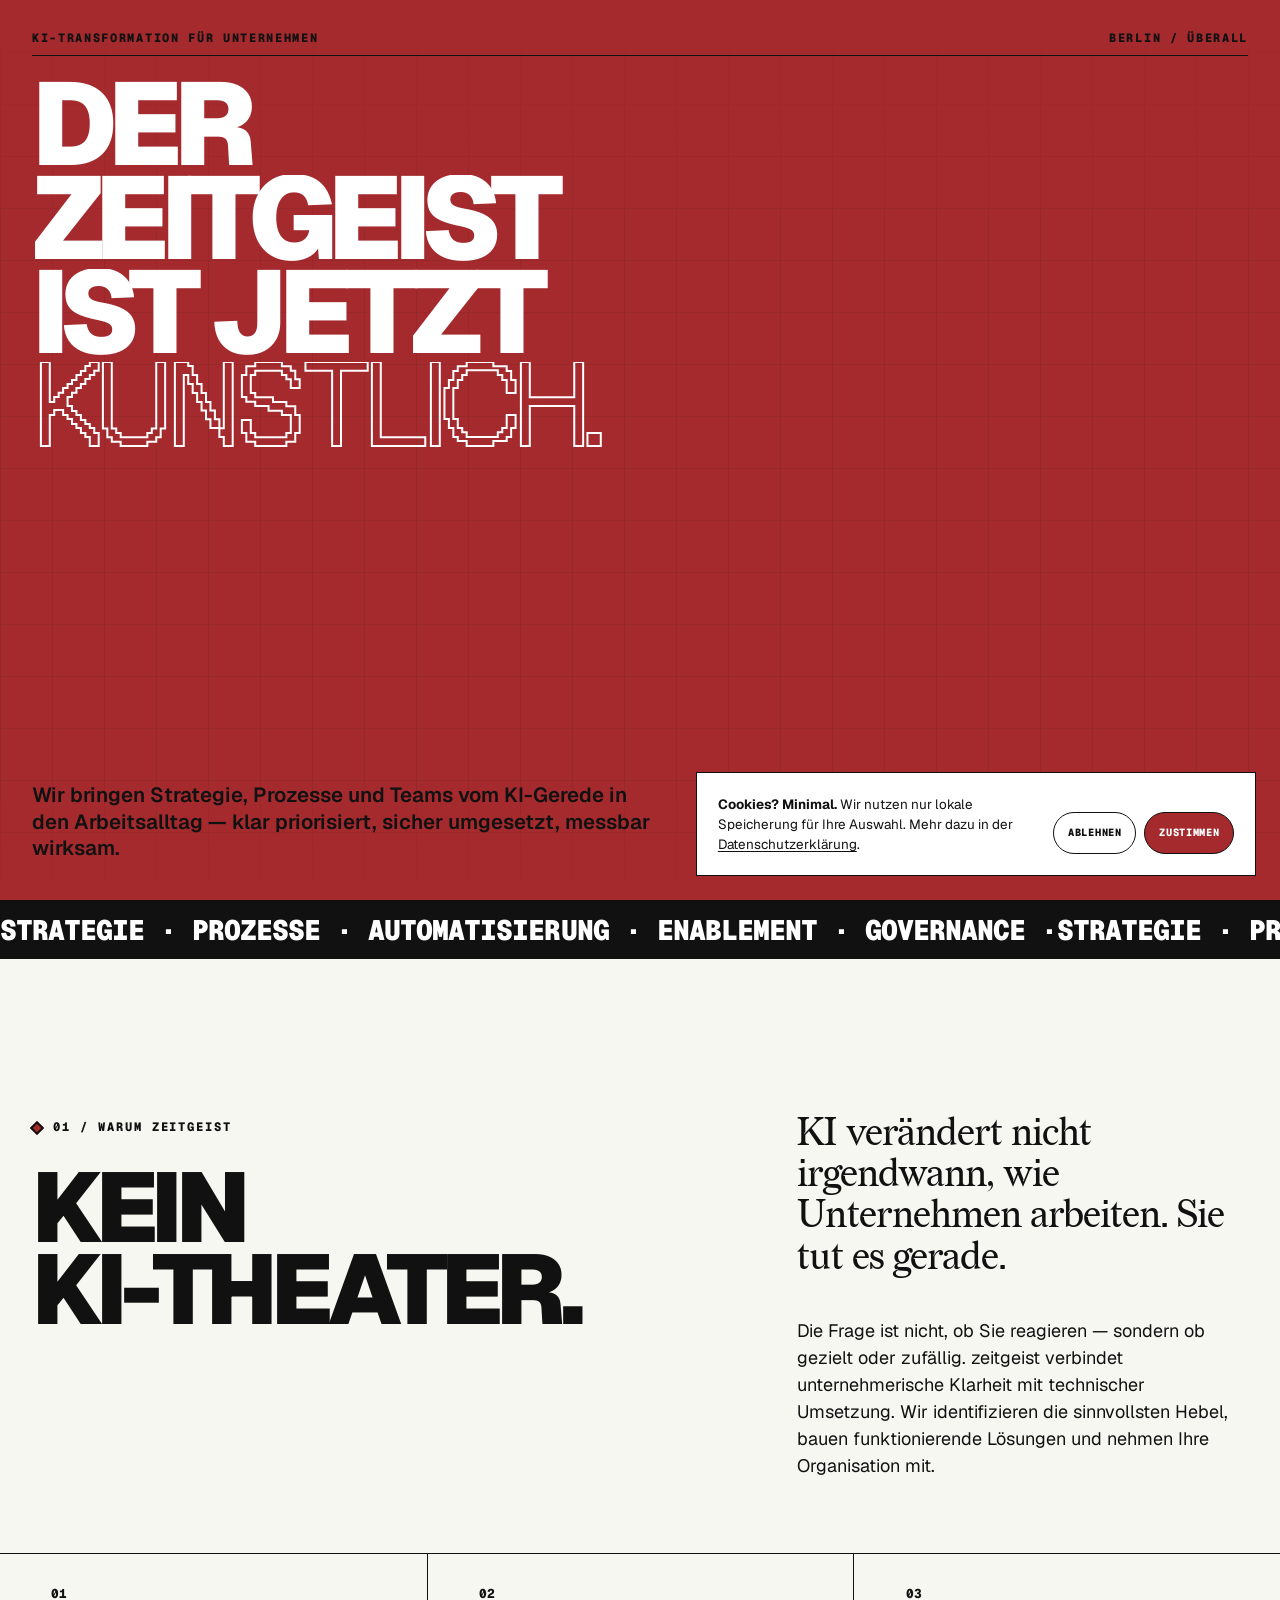
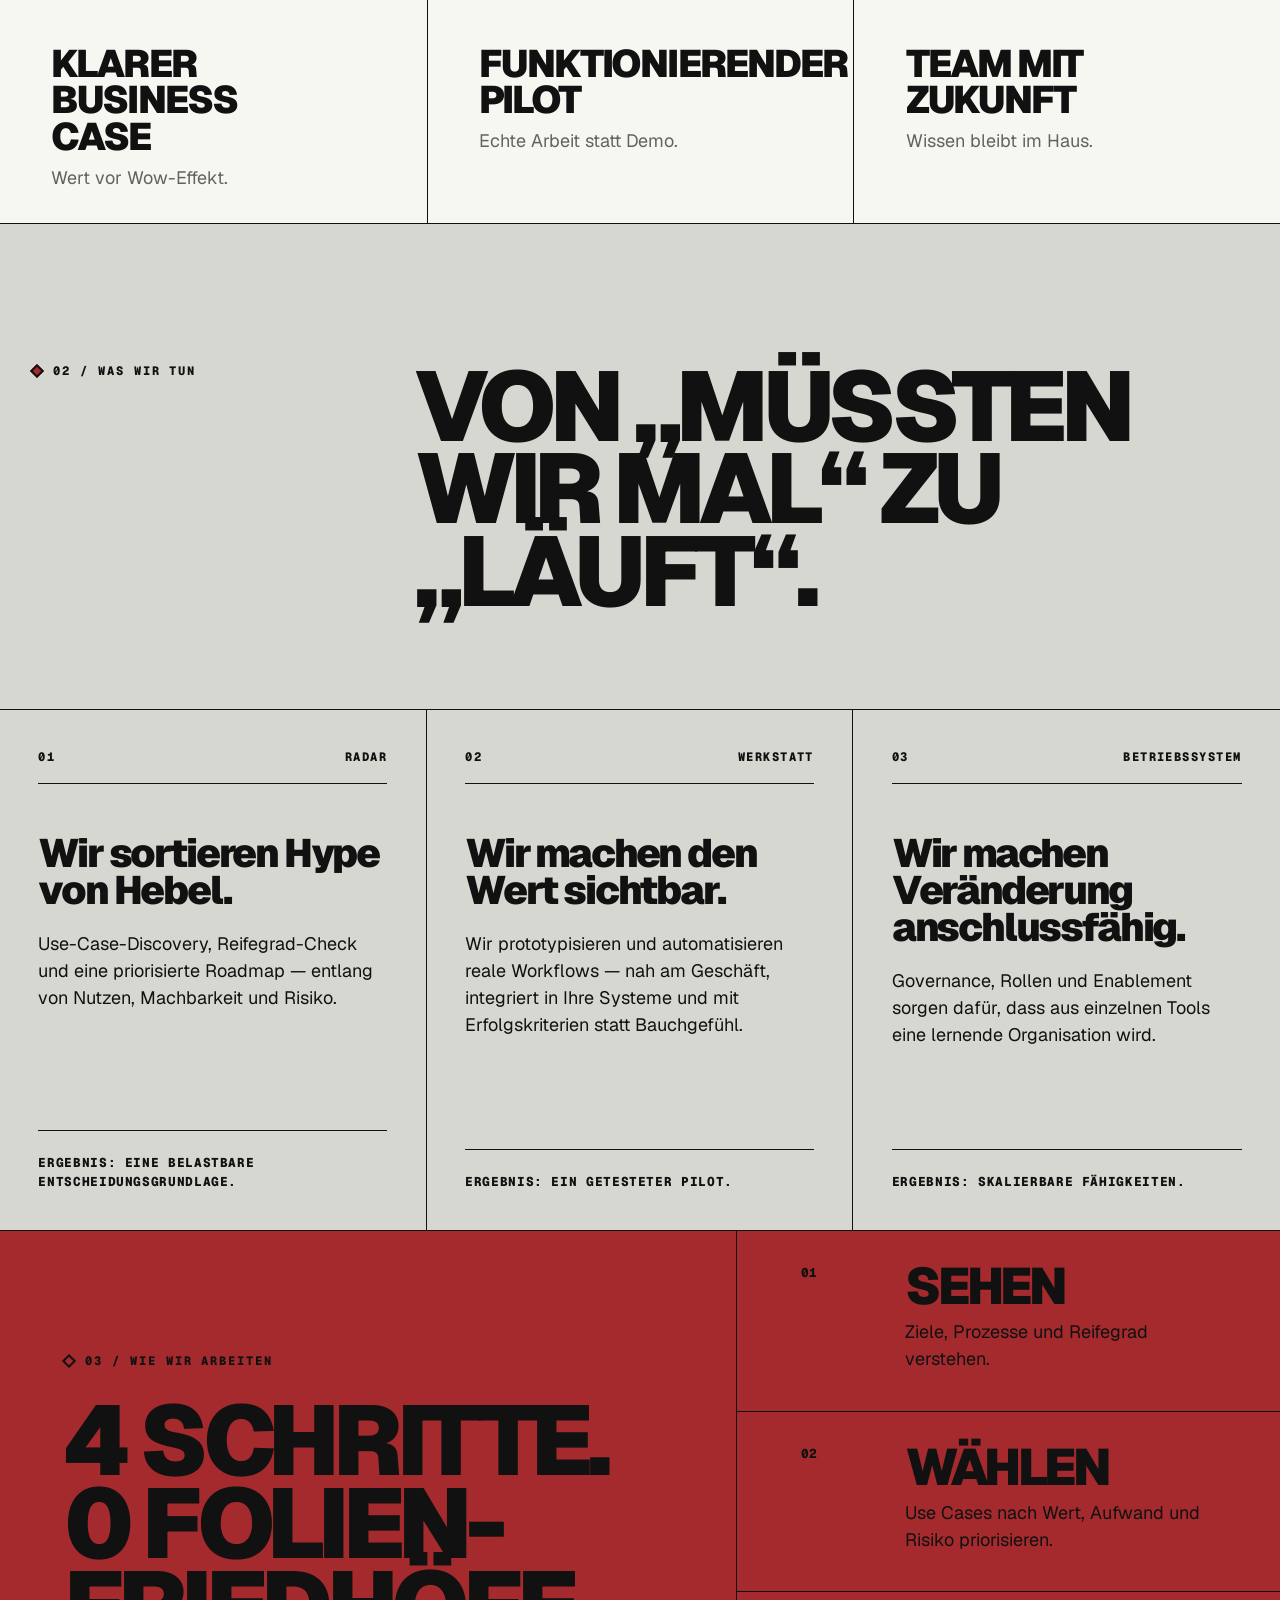
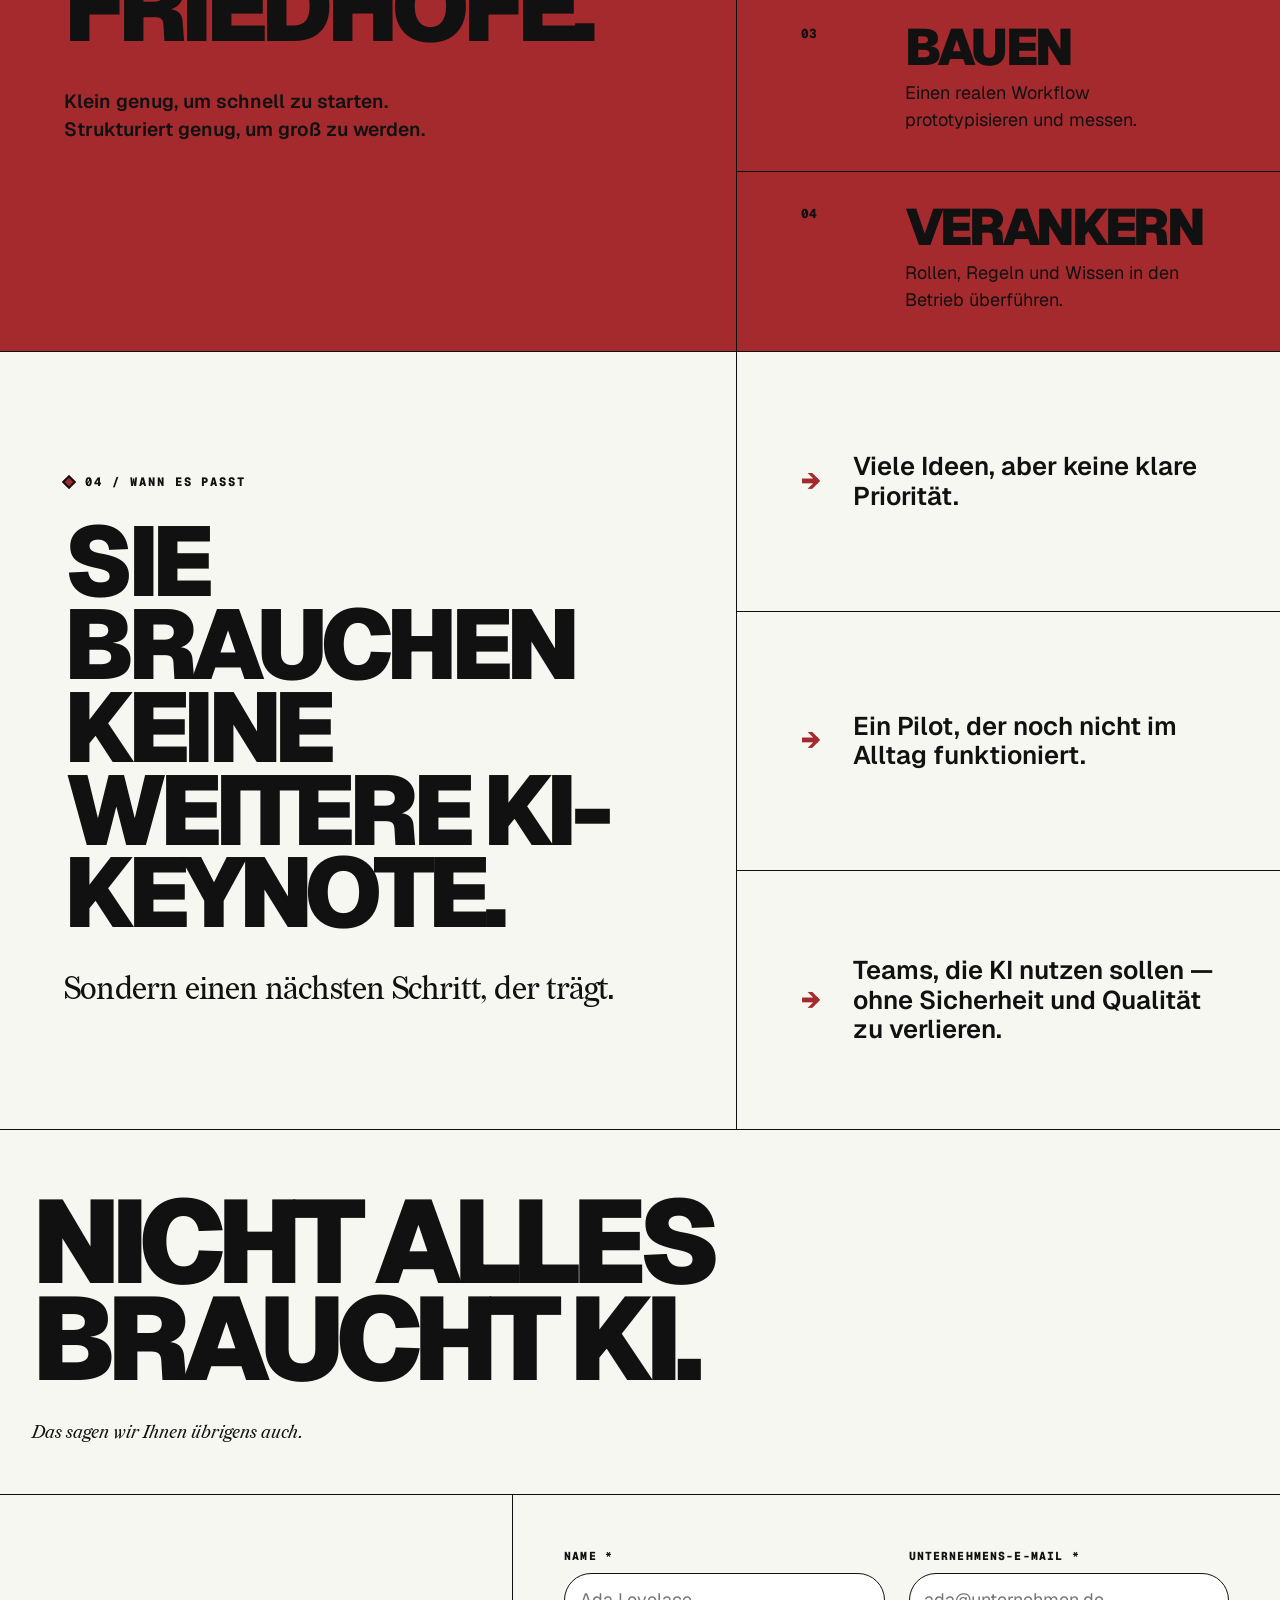
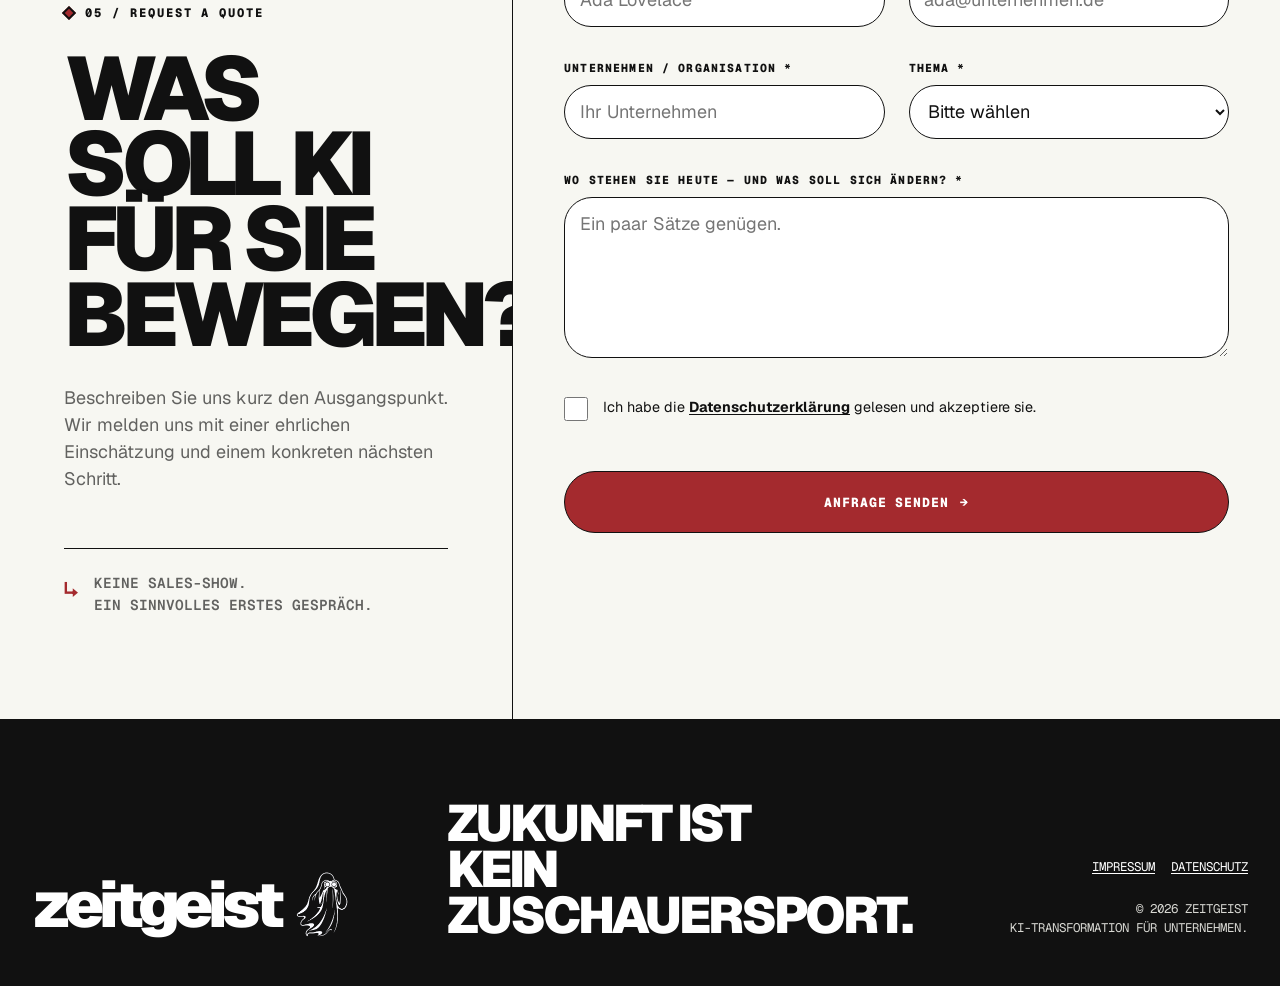
==== index.html @ 22a11c63 "Add initial Zeitgeist static site Introduce complete static site scaffold for the Zeitgeist project:" ====
<!DOCTYPE html>
<html lang="de">
<head>
    <meta charset="UTF-8">
    <meta name="viewport" content="width=device-width, initial-scale=1.0">
    <title>zeitgeist — KI-Transformation, die im Alltag ankommt</title>
    <meta name="description" content="zeitgeist unterstützt Unternehmen dabei, KI-Strategie, Prozesse und Teams in messbare Veränderung zu übersetzen.">
    <meta name="theme-color" content="#e51b23">
    <meta property="og:type" content="website">
    <meta property="og:site_name" content="zeitgeist">
    <meta property="og:title" content="zeitgeist — KI-Transformation, die im Alltag ankommt">
    <meta property="og:description" content="Vom KI-Gerede in den Arbeitsalltag: klar priorisiert, sicher umgesetzt und messbar wirksam.">
    <link rel="icon" type="image/png" href="images/internal/geist.png">
    <link rel="preload" href="fonts/Geist/Geist[wght].woff2" as="font" type="font/woff2" crossorigin>
    <link rel="preload" as="fetch" crossorigin href="components/header.html">
    <link rel="preload" as="fetch" crossorigin href="components/footer.html">
    <link rel="preload" as="fetch" crossorigin href="components/databanner.html">
    <link rel="stylesheet" href="styles/fonts.css?v=2">
    <link rel="stylesheet" href="styles/general.css?v=4">
    <link rel="stylesheet" href="styles/components.css?v=5">
    <script src="common.js"></script>
    <script>load_components(["header", "footer", "databanner"]);</script>
</head>
<body>
    <a class="skip-link" href="#content">Zum Inhalt springen</a>
    <header id="header" class="site-header"></header>

    <main id="content">
        <section class="hero" id="hero" aria-labelledby="heroTitle">
            <div class="hero-grid" aria-hidden="true"></div>
            <div class="container hero-inner">
                <p class="hero-kicker">KI-Transformation für Unternehmen <span>Berlin / überall</span></p>

                <h1 class="hero-title" id="heroTitle" aria-label="Der Zeitgeist ist jetzt künstlich.">
                    <span class="hero-line"><span>Der</span></span>
                    <span class="hero-line"><span>Zeitgeist</span></span>
                    <span class="hero-line"><span>ist jetzt</span></span>
                    <span class="hero-line hero-line-outline"><span>künstlich.</span></span>
                </h1>

                <div class="hero-bottom">
                    <p>Wir bringen Strategie, Prozesse und Teams vom KI-Gerede in den Arbeitsalltag — klar priorisiert, sicher umgesetzt, messbar wirksam.</p>
                    <div class="hero-actions">
                        <a class="btn btn-primary" href="#anfrage">Transformation anfragen <span aria-hidden="true">↘</span></a>
                        <a class="btn btn-ghost" href="#vorgehen">So arbeiten wir <span aria-hidden="true">↓</span></a>
                    </div>
                </div>
            </div>
        </section>

        <div class="ticker" aria-label="Unsere Themen">
            <div class="ticker-track">
                <span>Strategie · Prozesse · Automatisierung · Enablement · Governance ·</span>
                <span aria-hidden="true">Strategie · Prozesse · Automatisierung · Enablement · Governance ·</span>
            </div>
        </div>

        <section class="manifesto" id="warum">
            <div class="container">
                <div class="manifesto-heading reveal">
                    <p class="section-label">01 / Warum zeitgeist</p>
                    <h2 class="display-heading">Kein<br>KI-Theater.</h2>
                </div>
                <div class="manifesto-copy reveal">
                    <p class="lead">KI verändert nicht irgendwann, wie Unternehmen arbeiten. Sie tut es gerade.</p>
                    <p>Die Frage ist nicht, ob Sie reagieren — sondern ob gezielt oder zufällig. zeitgeist verbindet unternehmerische Klarheit mit technischer Umsetzung. Wir identifizieren die sinnvollsten Hebel, bauen funktionierende Lösungen und nehmen Ihre Organisation mit.</p>
                </div>

            </div>

            <div class="outcomes" aria-label="Unser Anspruch">
                    <article class="outcome reveal">
                        <span>01</span>
                        <h3>Klarer Business Case</h3>
                        <p>Wert vor Wow-Effekt.</p>
                    </article>
                    <article class="outcome reveal">
                        <span>02</span>
                        <h3>Funktionierender Pilot</h3>
                        <p>Echte Arbeit statt Demo.</p>
                    </article>
                    <article class="outcome reveal">
                        <span>03</span>
                        <h3>Team mit Zukunft</h3>
                        <p>Wissen bleibt im Haus.</p>
                    </article>
            </div>
        </section>

        <section class="services" id="leistungen">
            <div class="container">
                <div class="services-intro reveal">
                    <p class="section-label">02 / Was wir tun</p>
                    <h2 class="display-heading">Von „müssten wir mal“ zu „läuft“.</h2>
                </div>

            </div>

            <div class="service-grid">
                    <article class="service-card service-card-paper reveal">
                        <div class="service-top"><span>01</span><span>Radar</span></div>
                        <h3>Wir sortieren Hype von Hebel.</h3>
                        <p>Use-Case-Discovery, Reifegrad-Check und eine priorisierte Roadmap — entlang von Nutzen, Machbarkeit und Risiko.</p>
                        <p class="service-result">Ergebnis: eine belastbare Entscheidungsgrundlage.</p>
                    </article>
                    <article class="service-card service-card-red reveal">
                        <div class="service-top"><span>02</span><span>Werkstatt</span></div>
                        <h3>Wir machen den Wert sichtbar.</h3>
                        <p>Wir prototypisieren und automatisieren reale Workflows — nah am Geschäft, integriert in Ihre Systeme und mit Erfolgskriterien statt Bauchgefühl.</p>
                        <p class="service-result">Ergebnis: ein getesteter Pilot.</p>
                    </article>
                    <article class="service-card service-card-gray reveal">
                        <div class="service-top"><span>03</span><span>Betriebssystem</span></div>
                        <h3>Wir machen Veränderung anschlussfähig.</h3>
                        <p>Governance, Rollen und Enablement sorgen dafür, dass aus einzelnen Tools eine lernende Organisation wird.</p>
                        <p class="service-result">Ergebnis: skalierbare Fähigkeiten.</p>
                    </article>
            </div>
        </section>

        <section class="process" id="vorgehen">
            <div class="container">
                <div class="process-heading reveal">
                    <p class="section-label">03 / Wie wir arbeiten</p>
                    <h2 class="display-heading">4 Schritte.<br>0 Folien&shy;friedhöfe.</h2>
                    <p>Klein genug, um schnell zu starten. Strukturiert genug, um groß zu werden.</p>
                </div>

                <ol class="process-list">
                    <li class="process-step reveal">
                        <span class="step-number">01</span>
                        <div><h3>Sehen</h3><p>Ziele, Prozesse und Reifegrad verstehen.</p></div>
                    </li>
                    <li class="process-step reveal">
                        <span class="step-number">02</span>
                        <div><h3>Wählen</h3><p>Use Cases nach Wert, Aufwand und Risiko priorisieren.</p></div>
                    </li>
                    <li class="process-step reveal">
                        <span class="step-number">03</span>
                        <div><h3>Bauen</h3><p>Einen realen Workflow prototypisieren und messen.</p></div>
                    </li>
                    <li class="process-step reveal">
                        <span class="step-number">04</span>
                        <div><h3>Verankern</h3><p>Rollen, Regeln und Wissen in den Betrieb überführen.</p></div>
                    </li>
                </ol>
            </div>
        </section>

        <section class="fit" id="fuer-wen">
            <div class="container fit-grid">
                <div class="fit-heading reveal">
                    <p class="section-label">04 / Wann es passt</p>
                    <h2 class="display-heading">Sie brauchen keine weitere KI-Keynote.</h2>
                    <p class="fit-lead">Sondern einen nächsten Schritt, der trägt.</p>
                </div>
                <div class="fit-scenarios">
                    <p class="reveal"><span>→</span> Viele Ideen, aber keine klare Priorität.</p>
                    <p class="reveal"><span>→</span> Ein Pilot, der noch nicht im Alltag funktioniert.</p>
                    <p class="reveal"><span>→</span> Teams, die KI nutzen sollen — ohne Sicherheit und Qualität zu verlieren.</p>
                </div>
            </div>
            <div class="honesty-band">
                <div class="container">
                    <p>Nicht alles braucht KI.</p>
                    <span>Das sagen wir Ihnen übrigens auch.</span>
                </div>
            </div>
        </section>

        <section class="request" id="anfrage">
            <div class="container request-grid">
                <div class="request-intro reveal">
                    <p class="section-label">05 / Request a quote</p>
                    <h2>Was soll KI für Sie bewegen?</h2>
                    <p>Beschreiben Sie uns kurz den Ausgangspunkt. Wir melden uns mit einer ehrlichen Einschätzung und einem konkreten nächsten Schritt.</p>
                    <div class="request-note">
                        <span aria-hidden="true">↳</span>
                        <p>Keine Sales-Show.<br>Ein sinnvolles erstes Gespräch.</p>
                    </div>
                </div>

                <div class="form-card reveal" id="formContainer">
                    <form id="joinForm" action="https://formsubmit.co/niki.mitlaender@gmail.com" method="POST" novalidate>
                        <input class="honey-field" type="text" name="_honey" tabindex="-1" autocomplete="off" aria-hidden="true">
                        <input type="hidden" name="_subject" value="Neue Projektanfrage – zeitgeist">
                        <input type="hidden" name="_captcha" value="false">
                        <input type="hidden" name="_template" value="table">

                        <div class="form-row">
                            <div class="form-group">
                                <label for="formName">Name <span aria-hidden="true">*</span></label>
                                <input type="text" id="formName" name="name" autocomplete="name" placeholder="Ada Lovelace" required>
                            </div>
                            <div class="form-group">
                                <label for="formEmail">Unternehmens-E-Mail <span aria-hidden="true">*</span></label>
                                <input type="email" id="formEmail" name="email" autocomplete="email" placeholder="ada@unternehmen.de" required>
                            </div>
                        </div>

                        <div class="form-row">
                            <div class="form-group">
                                <label for="formCompany">Unternehmen / Organisation <span aria-hidden="true">*</span></label>
                                <input type="text" id="formCompany" name="unternehmen" autocomplete="organization" placeholder="Ihr Unternehmen" required>
                            </div>
                            <div class="form-group">
                                <label for="formTopic">Thema <span aria-hidden="true">*</span></label>
                                <select id="formTopic" name="thema" required>
                                    <option value="" selected disabled>Bitte wählen</option>
                                    <option>Strategie &amp; Roadmap</option>
                                    <option>Use Cases &amp; Pilot</option>
                                    <option>Automatisierung</option>
                                    <option>Enablement &amp; Governance</option>
                                    <option>Noch offen</option>
                                </select>
                            </div>
                        </div>

                        <div class="form-group">
                            <label for="formMessage">Wo stehen Sie heute — und was soll sich ändern? <span aria-hidden="true">*</span></label>
                            <textarea id="formMessage" name="message" rows="5" placeholder="Ein paar Sätze genügen." required></textarea>
                        </div>

                        <label class="privacy-check" for="formAcceptPrivacy">
                            <input type="checkbox" id="formAcceptPrivacy" required>
                            <span>Ich habe die <a href="datenschutz.html" target="_blank" rel="noopener">Datenschutzerklärung</a> gelesen und akzeptiere sie.</span>
                        </label>

                        <p class="form-status" id="formStatus" aria-live="polite"></p>
                        <button type="submit" class="btn btn-form-submit">Anfrage senden <span aria-hidden="true">→</span></button>
                    </form>
                </div>
            </div>
        </section>
    </main>

    <footer id="footer" class="site-footer"></footer>
    <aside id="databanner" class="databanner" aria-label="Cookie-Einstellungen"></aside>
</body>
</html>
---- styles/fonts.css ----
@font-face {
    font-family: "Geist";
    src: url("../fonts/Geist/Geist[wght].woff2") format("woff2");
    font-style: normal;
    font-weight: 100 900;
    font-display: swap;
}

@font-face {
    font-family: "Geist";
    src: url("../fonts/Geist/Geist-Italic[wght].woff2") format("woff2");
    font-style: italic;
    font-weight: 100 900;
    font-display: swap;
}

@font-face {
    font-family: "Geist Mono";
    src: url("../fonts/GeistMono/GeistMono[wght].woff2") format("woff2");
    font-style: normal;
    font-weight: 100 900;
    font-display: swap;
}

@font-face {
    font-family: "Geist Pixel Square";
    src: url("../fonts/GeistPixel/GeistPixel-Square.woff2") format("woff2");
    font-style: normal;
    font-weight: 400;
    font-display: swap;
}

@font-face {
    font-family: "Redaction";
    src: url("../fonts/redaction/Redaction-Regular.woff2") format("woff2");
    font-style: normal;
    font-weight: 400;
    font-display: swap;
}

@font-face {
    font-family: "Redaction";
    src: url("../fonts/redaction/Redaction-Italic.woff2") format("woff2");
    font-style: italic;
    font-weight: 400;
    font-display: swap;
}
---- styles/general.css ----
:root {
    --red: #a42a2e;
    --red-dark: #b90f17;
    /* --red: #e51b23;
    --red-dark: #b90f17; */
    --ink: #111111;
    --gray-dark: #626260;
    --gray: #d7d7d2;
    --gray-light: #ecece7;
    --paper: #f7f7f2;
    --white: #ffffff;
    --line: 1px solid var(--ink);
    --shadow: 8px 8px 0 var(--ink);
    --container: 1480px;
    --header-height: 78px;
    --ease-out: cubic-bezier(0.16, 1, 0.3, 1);
}

*,
*::before,
*::after {
    box-sizing: border-box;
}

html {
    scroll-behavior: smooth;
    scroll-padding-top: 108px;
}

body {
    margin: 0;
    min-width: 320px;
    overflow-x: clip;
    color: var(--ink);
    background: var(--paper);
    font-family: "Geist", Arial, sans-serif;
    font-size: 18px;
    font-weight: 400;
    line-height: 1.5;
    text-rendering: optimizeLegibility;
    -webkit-font-smoothing: antialiased;
}

body.menu-open {
    overflow: hidden;
}

img,
svg {
    display: block;
    max-width: 100%;
}

a {
    color: inherit;
    text-decoration-thickness: 0.08em;
    text-underline-offset: 0.14em;
}

button,
input,
textarea,
select {
    color: inherit;
    font: inherit;
}

button,
a {
    -webkit-tap-highlight-color: transparent;
}

::selection {
    color: var(--white);
    background: var(--ink);
}

.container {
    width: min(calc(100% - 64px), var(--container));
    margin-inline: auto;
}

.skip-link {
    position: fixed;
    z-index: 9999;
    top: 8px;
    left: 8px;
    padding: 0.65rem 1rem;
    color: var(--white);
    background: var(--ink);
    transform: translateY(-150%);
}

.skip-link:focus {
    transform: translateY(0);
}

:focus-visible {
    outline: 3px solid var(--white);
    outline-offset: 3px;
    box-shadow: 0 0 0 5px var(--ink);
}

.section-label {
    display: inline-flex;
    align-items: center;
    gap: 0.7rem;
    margin: 0 0 2rem;
    font-size: 0.76rem;
    font-weight: 800;
    letter-spacing: 0.16em;
    line-height: 1;
    text-transform: uppercase;
    font-family: "Geist Mono", monospace;
}

.section-label::before {
    width: 10px;
    height: 10px;
    border: 2px solid currentColor;
    background: var(--red);
    content: "";
    transform: rotate(45deg);
}

.display-heading {
    margin: 0;
    max-width: 13ch;
    font-size: clamp(3.6rem, 7.7vw, 8.4rem);
    font-weight: 900;
    letter-spacing: -0.065em;
    line-height: 0.84;
    text-transform: uppercase;
}

.reveal {
    opacity: 0;
    transform: translateY(28px);
    transition: opacity 700ms var(--ease-out), transform 700ms var(--ease-out);
}

.reveal.is-visible {
    opacity: 1;
    transform: translateY(0);
}

.text-link {
    display: inline-flex;
    align-items: center;
    gap: 0.5rem;
    font-weight: 800;
    text-transform: uppercase;
}

.text-link:hover {
    text-decoration-thickness: 3px;
}

.legal-page {
    background: var(--paper);
}

.legal-content {
    padding: 0;
    border-bottom: var(--line);
}

.legal-content > .container {
    width: 100%;
    max-width: none;
}

.legal-card {
    width: min(100%, 860px);
    margin: 0 auto;
    padding: clamp(8rem, 13vw, 11rem) 32px clamp(5rem, 9vw, 8rem);
    border: 0;
    background: var(--paper);
    box-shadow: none;
}

.legal-card h1 {
    max-width: 12ch;
    margin: 0 0 clamp(4rem, 8vw, 8rem);
    font-size: clamp(3.5rem, 8vw, 7rem);
    font-weight: 900;
    letter-spacing: -0.06em;
    line-height: 0.84;
    text-transform: uppercase;
    hyphens: auto;
    overflow-wrap: anywhere;
}

.legal-card h2 {
    margin: 4rem 0 1.25rem;
    padding-top: 1.25rem;
    border-top: var(--line);
    font-size: clamp(1.45rem, 3vw, 2.1rem);
    font-weight: 800;
    line-height: 1.05;
}

.legal-card h3 {
    margin: 2rem 0 0.75rem;
    font-size: 1.2rem;
}

.legal-card p,
.legal-card li {
    max-width: 62ch;
}

.legal-card a {
    font-weight: 600;
    overflow-wrap: anywhere;
}

.legal-card .index-list {
    display: grid;
    grid-template-columns: repeat(2, minmax(0, 1fr));
    gap: 0.5rem 2.5rem;
    padding-left: 1.25rem;
}

.cookie-btn-container {
    display: flex;
    flex-wrap: wrap;
    gap: 0.75rem;
}

@media (max-width: 1024px) {
    .container {
        width: min(calc(100% - 40px), var(--container));
    }
}

@media (max-width: 768px) {
    :root {
        --shadow: 5px 5px 0 var(--ink);
    }

    body {
        font-size: 17px;
    }

    .container {
        width: min(calc(100% - 28px), var(--container));
    }

    .display-heading {
        font-size: clamp(3.15rem, 15vw, 5.5rem);
    }

    .legal-content {
        padding-top: 0;
    }

    .legal-card {
        padding: 7rem 20px 4rem;
    }

    .legal-card h1 {
        margin-bottom: 2.5rem;
        font-size: clamp(2.7rem, 13vw, 4.2rem);
    }

    .legal-card .index-list {
        grid-template-columns: 1fr;
    }
}

@media (prefers-reduced-motion: reduce) {
    html {
        scroll-behavior: auto;
    }

    *,
    *::before,
    *::after {
        scroll-behavior: auto !important;
        animation-duration: 0.01ms !important;
        animation-iteration-count: 1 !important;
        transition-duration: 0.01ms !important;
    }

    .reveal {
        opacity: 1;
        transform: none;
    }
}
---- styles/components.css ----
/* Header */
#header {
    position: fixed;
    z-index: 1000;
    top: 0;
    left: 0;
    width: 100%;
    opacity: 0;
    pointer-events: none;
    visibility: hidden;
    transform: translateY(-100%);
    transition: opacity 220ms ease, transform 300ms var(--ease-out), visibility 300ms;
}

#header.is-visible {
    opacity: 1;
    visibility: visible;
    transform: translateY(0);
}

.nav-shell {
    display: flex;
    align-items: center;
    justify-content: space-between;
    height: var(--header-height);
    margin-top: 16px;
    padding: 0 7px 0 24px;
    border: var(--line);
    border-radius: 999px;
    background: var(--white);
    transition: height 220ms ease, margin 220ms ease;
    pointer-events: auto;
}

#header.scrolled .nav-shell {
    height: 64px;
    margin-top: 8px;
}

.brand {
    display: inline-flex;
    align-items: center;
    gap: 0.45rem;
    color: var(--ink);
    text-decoration: none;
}

.brand-name {
    font-size: 1.8rem;
    font-weight: 900;
    letter-spacing: -0.075em;
    line-height: 1;
}

.brand-geist {
    width: 27px;
    height: 34px;
    object-fit: contain;
    transition: transform 300ms var(--ease-out);
}

.brand:hover .brand-geist {
    transform: translateY(-3px) rotate(7deg);
}

.navbar,
.nav-links {
    display: flex;
    align-items: center;
}

.navbar {
    gap: 1.7rem;
}

.nav-links {
    gap: 1.6rem;
    margin: 0;
    padding: 0;
    list-style: none;
}

.nav-link {
    position: relative;
    padding: 0.6rem 0;
    font-size: 0.82rem;
    font-weight: 700;
    letter-spacing: 0.06em;
    text-decoration: none;
    text-transform: uppercase;
    font-family: "Geist Mono", monospace;
}

.nav-link::after {
    position: absolute;
    right: 0;
    bottom: 0.36rem;
    left: 0;
    height: 3px;
    background: var(--red);
    content: "";
    transform: scaleX(0);
    transform-origin: right;
    transition: transform 220ms var(--ease-out);
}

.nav-link:hover::after,
.nav-link.active::after {
    transform: scaleX(1);
    transform-origin: left;
}

.nav-toggle {
    display: none;
    width: 48px;
    height: 48px;
    padding: 12px;
    border: 0;
    background: transparent;
    cursor: pointer;
}

.nav-toggle span {
    display: block;
    width: 100%;
    height: 2px;
    margin: 5px 0;
    background: var(--ink);
    transition: transform 220ms ease, opacity 220ms ease;
}

.nav-toggle.open span:nth-child(1) {
    transform: translateY(7px) rotate(45deg);
}

.nav-toggle.open span:nth-child(2) {
    opacity: 0;
}

.nav-toggle.open span:nth-child(3) {
    transform: translateY(-7px) rotate(-45deg);
}

/* Buttons */
.btn {
    display: inline-flex;
    min-height: 50px;
    align-items: center;
    justify-content: center;
    gap: 0.7rem;
    padding: 0.85rem 1.25rem;
    border: var(--line);
    border-radius: 999px;
    font-size: 0.82rem;
    font-weight: 800;
    letter-spacing: 0.07em;
    line-height: 1;
    text-decoration: none;
    text-transform: uppercase;
    font-family: "Geist Mono", monospace;
    transition: color 180ms ease, background 180ms ease;
    cursor: pointer;
}

.btn:hover {
    box-shadow: none;
    transform: none;
}

.btn:active {
    box-shadow: none;
    transform: translate(0, 0);
}

.btn-nav,
.btn-primary {
    color: var(--white);
    background: var(--red);
}

.btn-nav {
    padding: 0.85rem;
}

.btn-nav:hover,
.btn-primary:hover {
    color: var(--white);
    background: var(--red-dark);
}

.btn-ghost {
    color: var(--ink);
    background: transparent;
}

.btn-ghost:hover {
    background: var(--white);
}

.hero-actions .btn:hover {
    color: var(--ink);
    background: var(--white);
}

/* Hero */
.hero {
    position: relative;
    min-height: 100svh;
    overflow: hidden;
    border-bottom: var(--line);
    background: var(--red);
}

.hero-grid {
    position: absolute;
    inset: 0;
    opacity: 0.22;
    background-image: linear-gradient(rgba(17, 17, 17, 0.35) 1px, transparent 1px), linear-gradient(90deg, rgba(17, 17, 17, 0.35) 1px, transparent 1px);
    background-size: 52px 52px;
    mask-image: linear-gradient(to bottom, transparent, black 26%, black 88%, transparent);
}

.hero-inner {
    position: relative;
    z-index: 1;
    display: flex;
    min-height: 100svh;
    flex-direction: column;
    padding-top: 32px;
    padding-bottom: 38px;
}

.hero-kicker {
    display: flex;
    justify-content: space-between;
    margin: 0 0 clamp(1rem, 2.8vh, 2rem);
    padding-bottom: 0.7rem;
    border-bottom: var(--line);
    font-size: 0.75rem;
    font-weight: 800;
    letter-spacing: 0.14em;
    line-height: 1;
    text-transform: uppercase;
    font-family: "Geist Mono", monospace;
    opacity: 0;
    animation: fade-in 600ms 150ms ease forwards;
}

.hero-title {
    position: relative;
    z-index: 2;
    margin: 0;
    color: var(--white);
    font-size: clamp(4.5rem, 9.15vw, 9.7rem);
    font-weight: 900;
    letter-spacing: -0.073em;
    line-height: 0.74;
    text-transform: uppercase;
}

.hero-line {
    display: block;
    overflow: hidden;
    padding-right: 0.08em;
    padding-bottom: 0.06em;
}

.hero-line > span {
    display: block;
    opacity: 0;
    animation: hero-rise 760ms var(--ease-out) forwards;
    transform: translateY(115%);
}

.hero-line:nth-child(1) > span { animation-delay: 120ms; }
.hero-line:nth-child(2) > span { animation-delay: 190ms; }
.hero-line:nth-child(3) > span { animation-delay: 260ms; }
.hero-line:nth-child(4) > span { animation-delay: 330ms; }

.hero-line-outline > span {
    color: transparent;
    font-family: "Geist Pixel Square", "Geist", sans-serif;
    font-weight: 400;
    -webkit-text-stroke: 2px var(--white);
}

.hero-bottom {
    display: grid;
    grid-template-columns: minmax(0, 650px) auto;
    align-items: end;
    justify-content: space-between;
    gap: 2rem;
    margin-top: auto;
    padding-top: 1.5rem;
}

.hero-bottom > p {
    max-width: 620px;
    margin: 0;
    font-size: clamp(1.05rem, 1.6vw, 1.35rem);
    font-weight: 600;
    line-height: 1.3;
}

.hero-actions {
    display: flex;
    gap: 0.8rem;
}

.ticker {
    overflow: hidden;
    border-bottom: var(--line);
    color: var(--white);
    background: var(--ink);
}

.ticker-track {
    display: flex;
    width: max-content;
    animation: ticker 28s linear infinite;
}

.ticker span {
    display: block;
    padding: 0.95rem 0 0.85rem;
    font-size: clamp(1.25rem, 2.2vw, 2rem);
    font-weight: 900;
    letter-spacing: -0.035em;
    line-height: 1;
    text-transform: uppercase;
    white-space: nowrap;
    font-family: "Geist Mono", monospace;
}

/* Manifesto */
main > section + section {
    border-top: var(--line);
}

.manifesto {
    padding: clamp(6rem, 12vw, 11rem) 0 0;
    background: var(--paper);
}

.manifesto > .container {
    display: grid;
    grid-template-columns: minmax(0, 1.2fr) minmax(320px, 0.8fr);
    gap: 4rem 7vw;
}

.manifesto-copy {
    align-self: end;
    padding-bottom: 0.5rem;
}

.manifesto-copy p {
    max-width: 610px;
}

.manifesto-copy .lead {
    margin-top: 0;
    font-size: clamp(1.7rem, 3vw, 2.8rem);
    font-family: "Redaction", Georgia, serif;
    font-weight: 400;
    letter-spacing: -0.025em;
    line-height: 1.08;
}

.outcomes {
    display: grid;
    grid-template-columns: repeat(3, minmax(0, 1fr));
    margin-top: 3rem;
    width: 100%;
    border-top: var(--line);
}

.outcome {
    min-height: 230px;
    padding: 1.5rem clamp(2rem, 4vw, 4rem) 2rem;
    border-left: var(--line);
}

.outcome:first-child {
    border-left: 0;
}

.outcome > span {
    font-size: 0.8rem;
    font-weight: 800;
    font-family: "Geist Mono", monospace;
}

.outcome h3 {
    max-width: 9ch;
    margin: 2.5rem 0 0.6rem;
    font-size: clamp(1.8rem, 3vw, 2.8rem);
    font-weight: 900;
    letter-spacing: -0.05em;
    line-height: 0.95;
    text-transform: uppercase;
}

.outcome p {
    margin: 0;
    color: var(--gray-dark);
}

/* Services */
.services {
    padding: clamp(6rem, 11vw, 10rem) 0 0;
    overflow: hidden;
    color: var(--ink);
    background: var(--gray);
}

.services .section-label::before {
    border-color: var(--ink);
}

.services-intro {
    display: grid;
    grid-template-columns: 0.42fr 1fr;
    align-items: start;
    gap: 2rem;
    margin-bottom: 6rem;
}

.services-intro .display-heading {
    max-width: 11ch;
}

.service-grid {
    display: grid;
    grid-template-columns: repeat(3, minmax(0, 1fr));
    width: 100%;
    border-top: var(--line);
}

.service-card {
    display: flex;
    min-height: 520px;
    flex-direction: column;
    padding: clamp(1.5rem, 3vw, 4rem);
    border: 0;
    border-right: var(--line);
    color: var(--ink);
    transition: background-color 180ms ease;
}

.service-card:last-child {
    border-right: 0;
}

.service-card:hover,
.service-card:nth-child(1).is-visible:hover,
.service-card:nth-child(2).is-visible:hover,
.service-card:nth-child(3).is-visible:hover {
    transform: none;
    filter: brightness(0.96);
}

.service-card-paper,
.service-card-red,
.service-card-gray { background: var(--gray); }

.service-top {
    display: flex;
    justify-content: space-between;
    padding-bottom: 1rem;
    border-bottom: var(--line);
    font-size: 0.76rem;
    font-weight: 800;
    letter-spacing: 0.12em;
    text-transform: uppercase;
    font-family: "Geist Mono", monospace;
}

.service-card h3 {
    margin: 3.2rem 0 1.3rem;
    font-size: clamp(2rem, 3.1vw, 3.35rem);
    font-weight: 900;
    letter-spacing: -0.055em;
    line-height: 0.94;
}

.service-card p {
    margin: 0;
}

.service-result {
    margin-top: auto !important;
    padding-top: 1.4rem;
    border-top: var(--line);
    font-size: 0.8rem;
    font-weight: 800;
    letter-spacing: 0.05em;
    text-transform: uppercase;
    font-family: "Geist Mono", monospace;
}

/* Process */
.process {
    padding: 0;
    background: var(--red);
}

.process > .container {
    display: grid;
    grid-template-columns: minmax(0, 1.15fr) minmax(480px, 0.85fr);
    gap: 0;
    width: 100%;
    max-width: none;
}

.process-heading {
    position: sticky;
    top: 120px;
    align-self: start;
    padding: clamp(5rem, 9vw, 9rem) clamp(2rem, 5vw, 5rem);
}

.process-heading .display-heading {
    max-width: 9ch;
}

.process-heading > p:last-child {
    max-width: 400px;
    margin-top: 2.5rem;
    font-size: 1.2rem;
    font-weight: 600;
}

.process-list {
    display: grid;
    grid-template-rows: repeat(4, minmax(0, 1fr));
    margin: 0;
    padding: 0;
    border-left: var(--line);
    list-style: none;
}

.process-step {
    display: grid;
    grid-template-columns: 80px 1fr;
    gap: 1.5rem;
    min-height: 180px;
    padding: 2rem clamp(2rem, 5vw, 5rem);
    border-top: var(--line);
    transition: background 240ms ease;
}

.process-step:first-child {
    border-top: 0;
}

.process-step:hover {
    background: var(--white);
}

.step-number {
    font-size: 0.8rem;
    font-weight: 800;
    font-family: "Geist Mono", monospace;
}

.process-step h3 {
    margin: 0 0 0.55rem;
    font-size: clamp(2.4rem, 4vw, 4.2rem);
    font-weight: 900;
    letter-spacing: -0.06em;
    line-height: 0.9;
    text-transform: uppercase;
}

.process-step p {
    max-width: 520px;
    margin: 0;
}

/* Fit */
.fit {
    padding-top: 0;
    background: var(--paper);
}

.fit-grid {
    display: grid;
    grid-template-columns: minmax(0, 1.15fr) minmax(480px, 0.85fr);
    gap: 0;
    width: 100%;
    max-width: none;
    padding-bottom: 0;
}

.fit-heading,
.fit-scenarios {
    padding: clamp(5rem, 9vw, 9rem) clamp(2rem, 5vw, 5rem);
}

.fit-heading .display-heading {
    max-width: 10ch;
}

.fit-lead {
    margin: 2rem 0 0;
    font-size: clamp(1.5rem, 2.5vw, 2.4rem);
    font-family: "Redaction", Georgia, serif;
    font-weight: 400;
    letter-spacing: -0.025em;
}

.fit-scenarios {
    display: grid;
    grid-template-rows: repeat(3, minmax(0, 1fr));
    align-self: stretch;
    padding: 0;
    border-left: var(--line);
}

.fit-scenarios p {
    display: grid;
    grid-template-columns: 40px 1fr;
    gap: 0.75rem;
    margin: 0;
    align-items: center;
    padding: 1.5rem clamp(2rem, 5vw, 5rem);
    border-top: var(--line);
    font-size: clamp(1.15rem, 2vw, 1.65rem);
    font-weight: 600;
    line-height: 1.15;
}

.fit-scenarios p:first-child {
    border-top: 0;
}

.fit-scenarios span {
    color: var(--red);
    font-weight: 900;
}

.honesty-band {
    border-top: var(--line);
    background: var(--paper);
}

.honesty-band .container {
    position: relative;
    display: grid;
    grid-template-columns: 1fr auto;
    align-items: end;
    min-height: 320px;
    padding-top: 4rem;
    padding-bottom: 3rem;
}

.honesty-band p {
    grid-column: 1 / -1;
    margin: 0;
    font-size: clamp(3.8rem, 9.2vw, 9.8rem);
    font-weight: 900;
    letter-spacing: -0.075em;
    line-height: 0.82;
    text-transform: uppercase;
}

.honesty-band span {
    max-width: 300px;
    margin-top: 2rem;
    font-family: "Redaction", Georgia, serif;
    font-style: italic;
    font-weight: 400;
}

/* Request form */
.request {
    padding: 0;
    border-bottom: var(--line);
    color: var(--ink);
    background: var(--paper);
}

.request > .container {
    width: 100%;
    max-width: none;
}

.request-grid {
    display: grid;
    grid-template-columns: minmax(340px, 0.8fr) minmax(520px, 1.2fr);
    gap: 0;
    align-items: stretch;
}

.request .section-label::before {
    border-color: var(--ink);
}

.request-intro {
    position: sticky;
    top: 120px;
    align-self: start;
    padding: clamp(4rem, 8vw, 8rem) clamp(2rem, 5vw, 5rem);
}

.request-intro h2 {
    max-width: 10ch;
    margin: 0 0 2rem;
    font-size: clamp(3.6rem, 7vw, 7.2rem);
    font-weight: 900;
    letter-spacing: -0.07em;
    line-height: 0.84;
    text-transform: uppercase;
}

.request-intro > p:not(.section-label) {
    max-width: 520px;
    color: var(--gray-dark);
}

.request-note {
    display: flex;
    gap: 1rem;
    margin-top: 3.5rem;
    padding-top: 1.5rem;
    border-top: var(--line);
    color: var(--gray-dark);
    font-size: 0.9rem;
    font-weight: 600;
    text-transform: uppercase;
    font-family: "Geist Mono", monospace;
}

.request-note p {
    margin: 0;
}

.request-note > span {
    color: var(--red);
    font-size: 1.5rem;
}

.form-card {
    padding: clamp(1.5rem, 4vw, 3.5rem);
    border: 0;
    border-left: var(--line);
    color: var(--ink);
    background: var(--paper);
    box-shadow: none;
}

.form-row {
    display: grid;
    grid-template-columns: repeat(2, minmax(0, 1fr));
    gap: 1.5rem;
}

.form-group {
    margin-bottom: 2rem;
}

.form-group label {
    display: block;
    margin-bottom: 0.55rem;
    font-size: 0.72rem;
    font-weight: 800;
    letter-spacing: 0.1em;
    text-transform: uppercase;
    font-family: "Geist Mono", monospace;
}

.form-group input,
.form-group select,
.form-group textarea {
    width: 100%;
    min-height: 54px;
    padding: 0.75rem 0.9rem;
    border: var(--line);
    border-radius: 999px;
    outline: none;
    background: var(--white);
    transition: box-shadow 180ms ease, border-color 180ms ease;
}

.form-group textarea {
    min-height: 145px;
    border-radius: 28px;
    resize: vertical;
}

.form-group input:focus,
.form-group select:focus,
.form-group textarea:focus {
    border-color: var(--red);
    box-shadow: none;
}

.form-group [aria-invalid="true"] {
    border-color: var(--red);
    background: #fff1f1;
}

.privacy-check {
    display: grid;
    grid-template-columns: 26px 1fr;
    gap: 0.8rem;
    align-items: start;
    margin: 0.5rem 0 1rem;
    font-size: 0.9rem;
    cursor: pointer;
}

.privacy-check input {
    width: 24px;
    height: 24px;
    margin: 0;
    accent-color: var(--red);
}

.privacy-check a {
    font-weight: 700;
}

.honey-field {
    display: none !important;
    position: absolute !important;
    left: -10000px !important;
    width: 1px !important;
    height: 1px !important;
    opacity: 0 !important;
}

.form-status {
    min-height: 1.5em;
    margin: 0.8rem 0;
    color: var(--red-dark);
    font-size: 0.9rem;
    font-weight: 700;
}

.btn-form-submit {
    width: 100%;
    min-height: 62px;
    color: var(--white);
    background: var(--red);
}

.btn-form-submit:disabled {
    opacity: 0.65;
    cursor: wait;
}

.success-overlay {
    display: flex;
    min-height: 500px;
    flex-direction: column;
    justify-content: center;
}

.success-kicker {
    font-size: 0.76rem;
    font-weight: 800;
    letter-spacing: 0.14em;
    text-transform: uppercase;
    font-family: "Geist Mono", monospace;
}

.success-overlay h2 {
    margin: 1.5rem 0;
    font-size: clamp(4rem, 8vw, 7rem);
    font-weight: 900;
    letter-spacing: -0.07em;
    line-height: 0.82;
    text-transform: uppercase;
}

.success-overlay p {
    max-width: 520px;
    font-size: 1.2rem;
}

/* Footer */
.site-footer {
    padding: 5rem 0 3rem;
    border-top: 0;
    color: var(--white);
    background: var(--ink);
}

.footer-grid {
    display: grid;
    grid-template-columns: 1fr 1.4fr 0.7fr;
    gap: 4rem;
    align-items: end;
}

.footer-brand {
    display: flex;
    align-items: center;
    gap: 1rem;
}

.footer-word {
    font-size: clamp(2.5rem, 5vw, 5rem);
    font-weight: 900;
    letter-spacing: -0.08em;
    line-height: 1;
}

.footer-brand img {
    width: 52px;
    height: 66px;
    filter: invert(1);
    object-fit: contain;
}

.footer-statement {
    margin: 0;
    font-size: clamp(2.1rem, 4vw, 4.2rem);
    font-weight: 900;
    letter-spacing: -0.06em;
    line-height: 0.9;
    text-transform: uppercase;
}

.footer-meta {
    font-size: 0.78rem;
    text-align: right;
    text-transform: uppercase;
    font-family: "Geist Mono", monospace;
}

.footer-links {
    display: flex;
    justify-content: flex-end;
    gap: 1rem;
    margin-bottom: 1.5rem;
}

.footer-meta p {
    margin: 0;
    color: var(--gray);
}

/* Data banner */
.databanner {
    position: fixed;
    z-index: 2000;
    right: 24px;
    bottom: 24px;
    display: none;
    width: min(560px, calc(100% - 48px));
    border: var(--line);
    background: var(--white);
    box-shadow: none;
}

.databanner.visible {
    display: block;
    animation: banner-in 500ms var(--ease-out) both;
}

.databanner-inner {
    display: grid;
    grid-template-columns: 1fr auto;
    gap: 1.5rem;
    align-items: end;
    padding: 1.3rem;
}

.databanner p {
    margin: 0;
    font-size: 0.84rem;
}

.databanner-actions {
    display: flex;
    gap: 0.5rem;
}

.btn-banner-secondary,
.btn-banner-primary {
    min-height: 42px;
    padding: 0.65rem 0.85rem;
    font-size: 0.65rem;
}

.btn-banner-secondary {
    background: var(--white);
}

.btn-banner-primary {
    color: var(--white);
    background: var(--red);
}

.btn-cookie-decline {
    border: var(--line) !important;
    color: var(--ink);
    background: var(--white);
}

@keyframes hero-rise {
    to { opacity: 1; transform: translateY(0); }
}

@keyframes fade-in {
    to { opacity: 1; }
}

@keyframes ticker {
    to { transform: translateX(-50%); }
}

@keyframes banner-in {
    from { opacity: 0; transform: translateY(30px); }
    to { opacity: 1; transform: translateY(0); }
}

@media (max-width: 1200px) {
    .hero-title {
        font-size: 10.4vw;
    }

    .service-card {
        min-height: 560px;
    }
}

@media (max-width: 1024px) {
    .nav-toggle {
        display: block;
        margin-left: auto;
    }

    .navbar {
        position: fixed;
        z-index: -1;
        top: 96px;
        right: 20px;
        left: 20px;
        display: flex;
        min-height: calc(100svh - 116px);
        flex-direction: column;
        align-items: stretch;
        justify-content: center;
        gap: 2rem;
        padding: 2rem;
        border: var(--line);
        border-radius: 0;
        background: var(--red);
        box-shadow: none;
        opacity: 0;
        pointer-events: none;
        transform: translateY(-18px);
        transition: opacity 220ms ease, transform 220ms ease;
    }

    .navbar.open {
        opacity: 1;
        pointer-events: auto;
        transform: translateY(0);
    }

    .nav-links {
        flex-direction: column;
        align-items: stretch;
        gap: 0;
    }

    .nav-link {
        display: block;
        padding: 1rem 0;
        border-bottom: var(--line);
        font-size: clamp(2.3rem, 7vw, 5rem);
        font-weight: 900;
        letter-spacing: -0.05em;
        line-height: 0.95;
    }

    .nav-link::after {
        display: none;
    }

    .btn-nav {
        min-height: 60px;
        color: var(--ink);
        background: var(--white);
    }

    .hero-inner {
        padding-top: 32px;
    }

    .hero-bottom {
        grid-template-columns: 1fr;
    }

    .hero-actions {
        justify-content: flex-start;
    }

    .manifesto > .container,
    .process > .container,
    .fit-grid,
    .request-grid {
        grid-template-columns: 1fr;
    }

    .manifesto-copy {
        max-width: 700px;
    }

    .services-intro {
        grid-template-columns: 1fr;
    }

    .service-grid {
        grid-template-columns: 1fr;
        gap: 0;
    }

    .service-card,
    .service-card:nth-child(1).is-visible,
    .service-card:nth-child(2).is-visible,
    .service-card:nth-child(3).is-visible {
        min-height: 390px;
        border-right: 0;
        border-bottom: var(--line);
        transform: none;
    }

    .service-card:last-child {
        border-bottom: 0;
    }

    .process-heading,
    .request-intro {
        position: static;
    }

    .process-list {
        margin-top: 0;
        border-top: var(--line);
        border-left: 0;
    }

    .fit-scenarios {
        max-width: none;
    }

    .fit-heading {
        border-bottom: var(--line);
    }

    .fit-scenarios {
        border-left: 0;
    }

    .request-grid {
        gap: 0;
    }

    .form-card {
        border-top: var(--line);
        border-left: 0;
    }

    .request-intro > p:not(.section-label) {
        max-width: 680px;
    }

    .footer-grid {
        grid-template-columns: 1fr 1fr;
    }

    .footer-statement {
        grid-column: 1 / -1;
        grid-row: 1;
    }
}

@media (max-width: 768px) {
    .nav-shell {
        height: 66px;
        margin-top: 10px;
        padding: 0 8px 0 14px;
    }

    .brand-name {
        font-size: 1.5rem;
    }

    .brand-geist {
        width: 23px;
        height: 29px;
    }

    .navbar {
        top: 86px;
        right: 14px;
        left: 14px;
        min-height: calc(100svh - 100px);
    }

    .hero-inner {
        padding-top: 24px;
        padding-bottom: 24px;
    }

    .hero-kicker {
        margin-bottom: 1rem;
    }

    .hero-kicker span {
        display: none;
    }

    .hero-title {
        font-size: clamp(3.55rem, 17vw, 6.2rem);
        line-height: 0.77;
    }


    .hero-bottom {
        gap: 1.2rem;
        padding-top: 1rem;
    }

    .hero-bottom > p {
        max-width: 95%;
        font-size: 1rem;
    }

    .hero-actions {
        display: grid;
        grid-template-columns: 1fr;
        gap: 0.6rem;
    }

    .hero-actions .btn {
        width: 100%;
    }

    .ticker span {
        padding-block: 0.8rem;
        font-size: 1.25rem;
    }

    .manifesto {
        padding: 6rem 0 0;
    }

    .manifesto > .container {
        gap: 3rem;
    }

    .outcomes {
        grid-template-columns: 1fr;
        margin-top: 1rem;
    }

    .outcome {
        min-height: auto;
        padding: 1.5rem 32px 2rem;
        border-top: var(--line);
        border-left: 0;
    }

    .outcome:first-child {
        border-top: 0;
    }

    .outcome h3 {
        margin-top: 1.5rem;
    }

    .services {
        padding: 6rem 0 0;
    }

    .services-intro {
        margin-bottom: 3.5rem;
    }

    .service-card,
    .service-card:nth-child(1).is-visible,
    .service-card:nth-child(2).is-visible,
    .service-card:nth-child(3).is-visible {
        min-height: 440px;
        padding: 1.35rem;
    }

    .process > .container {
        gap: 0;
    }

    .process-step {
        grid-template-columns: 48px 1fr;
        gap: 0.75rem;
        min-height: 150px;
        padding: 1.5rem 32px;
    }

    .process-step:hover {
        padding-left: 32px;
    }

    .fit-grid {
        gap: 0;
        padding-bottom: 0;
    }

    .honesty-band .container {
        min-height: 270px;
        padding-block: 3rem;
    }

    .honesty-band p {
        font-size: clamp(3.3rem, 16vw, 5rem);
    }

    .request-intro h2 {
        font-size: clamp(3.3rem, 15vw, 5.3rem);
    }

    .form-card {
        padding: 1.3rem;
        box-shadow: none;
    }

    .form-row {
        grid-template-columns: 1fr;
        gap: 0;
    }

    .form-group input,
    .form-group select,
    .form-group textarea {
        font-size: 16px;
    }

    .footer-grid {
        grid-template-columns: 1fr;
        gap: 3rem;
    }

    .footer-statement {
        grid-column: auto;
        grid-row: auto;
    }

    .footer-meta {
        text-align: left;
    }

    .footer-links {
        justify-content: flex-start;
    }

    .databanner {
        right: 14px;
        bottom: 14px;
        width: calc(100% - 28px);
    }

    .databanner-inner {
        grid-template-columns: 1fr;
    }

    .databanner-actions .btn {
        flex: 1;
    }
}

@media (max-width: 420px) {
    .hero-title {
        font-size: 16.4vw;
    }

    .footer-brand img {
        width: 42px;
        height: 54px;
    }
}

@media (prefers-reduced-motion: reduce) {
    .hero-line > span,
    .hero-kicker {
        opacity: 1;
        transform: none;
    }

    .ticker-track {
        animation: none;
    }

}
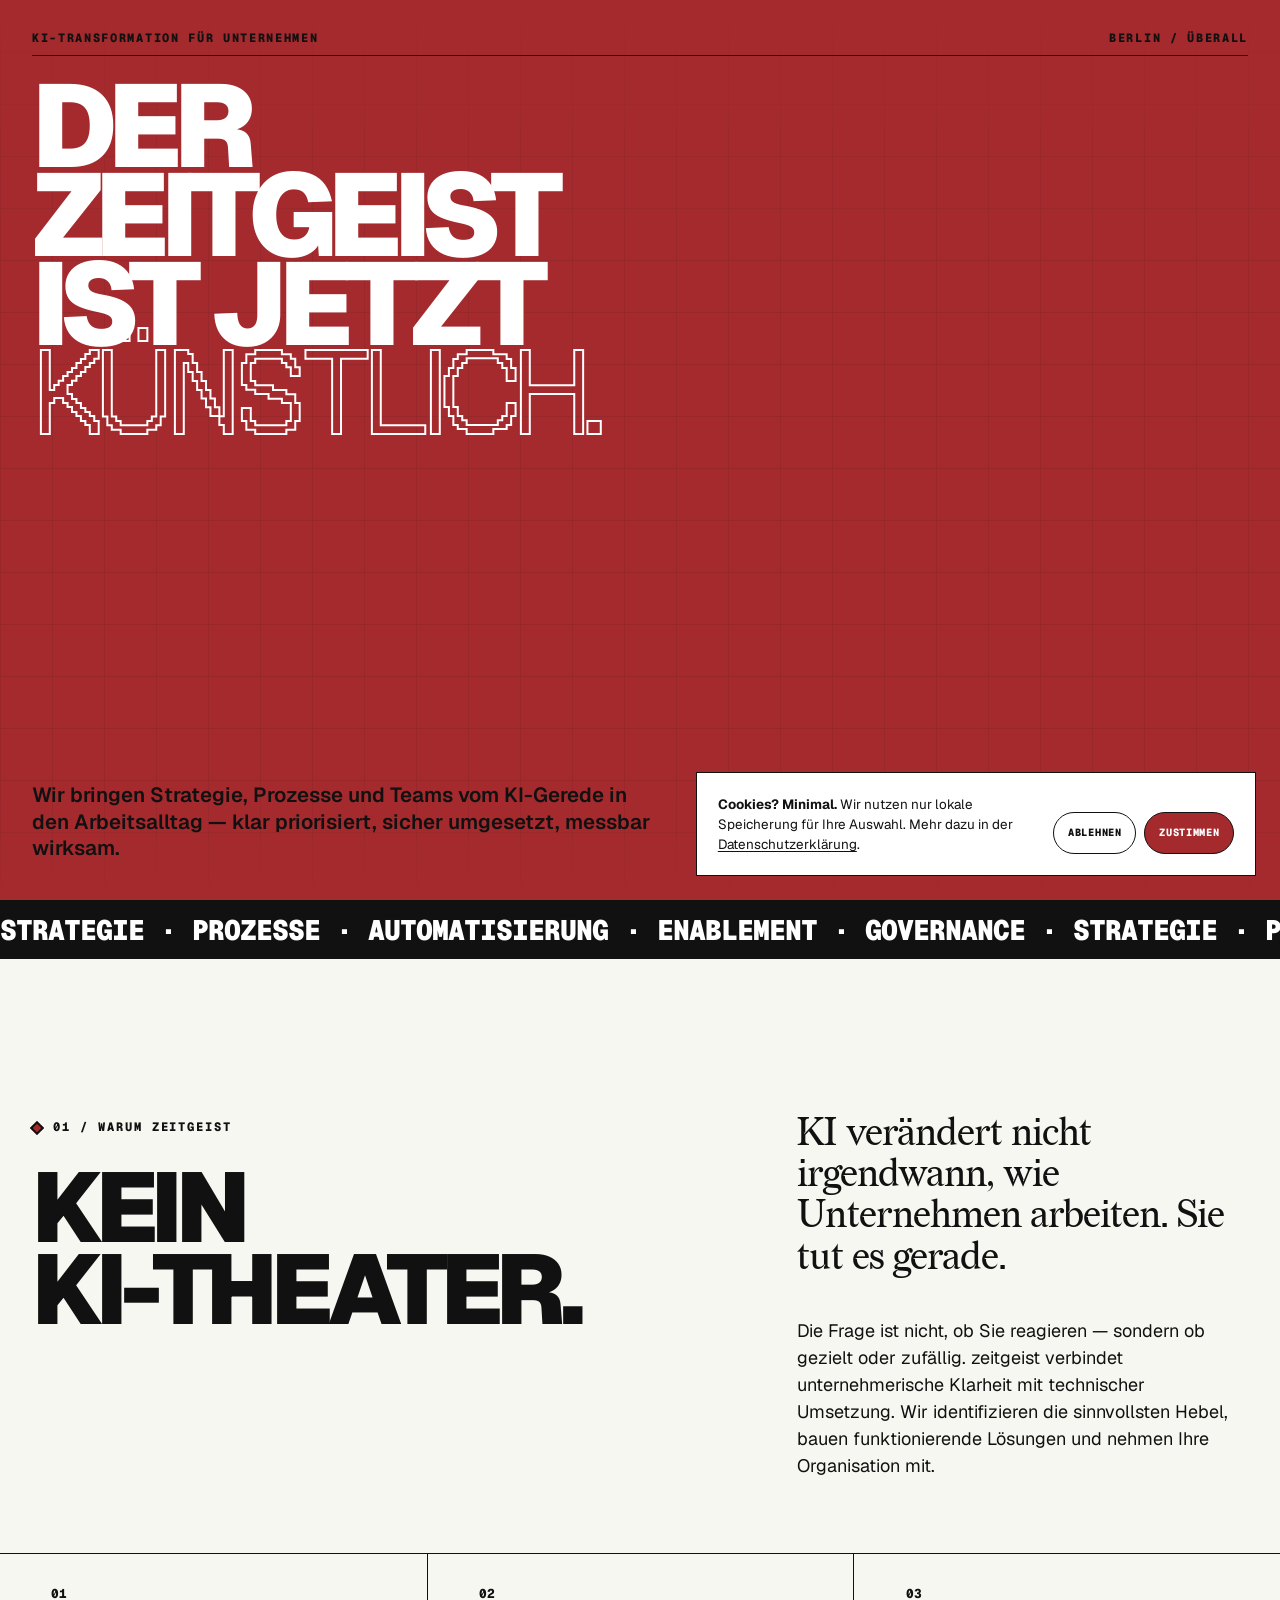
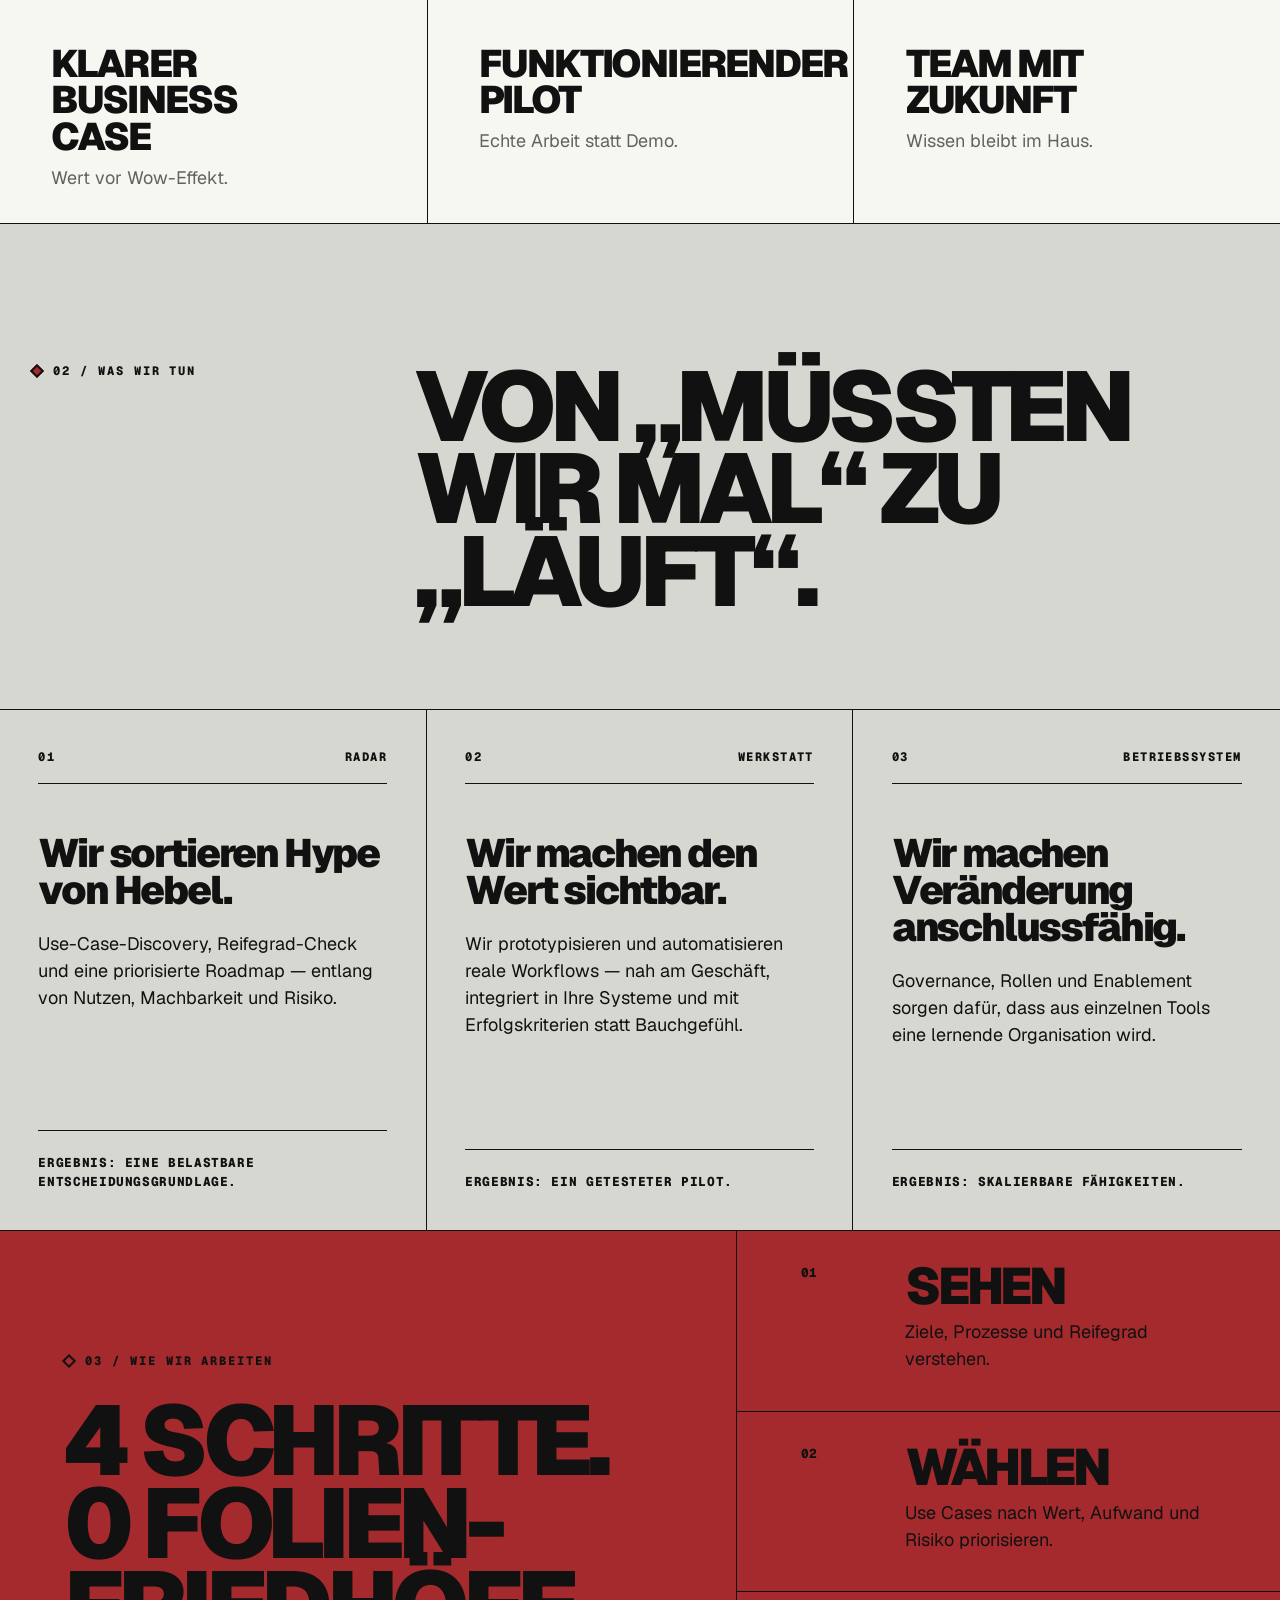
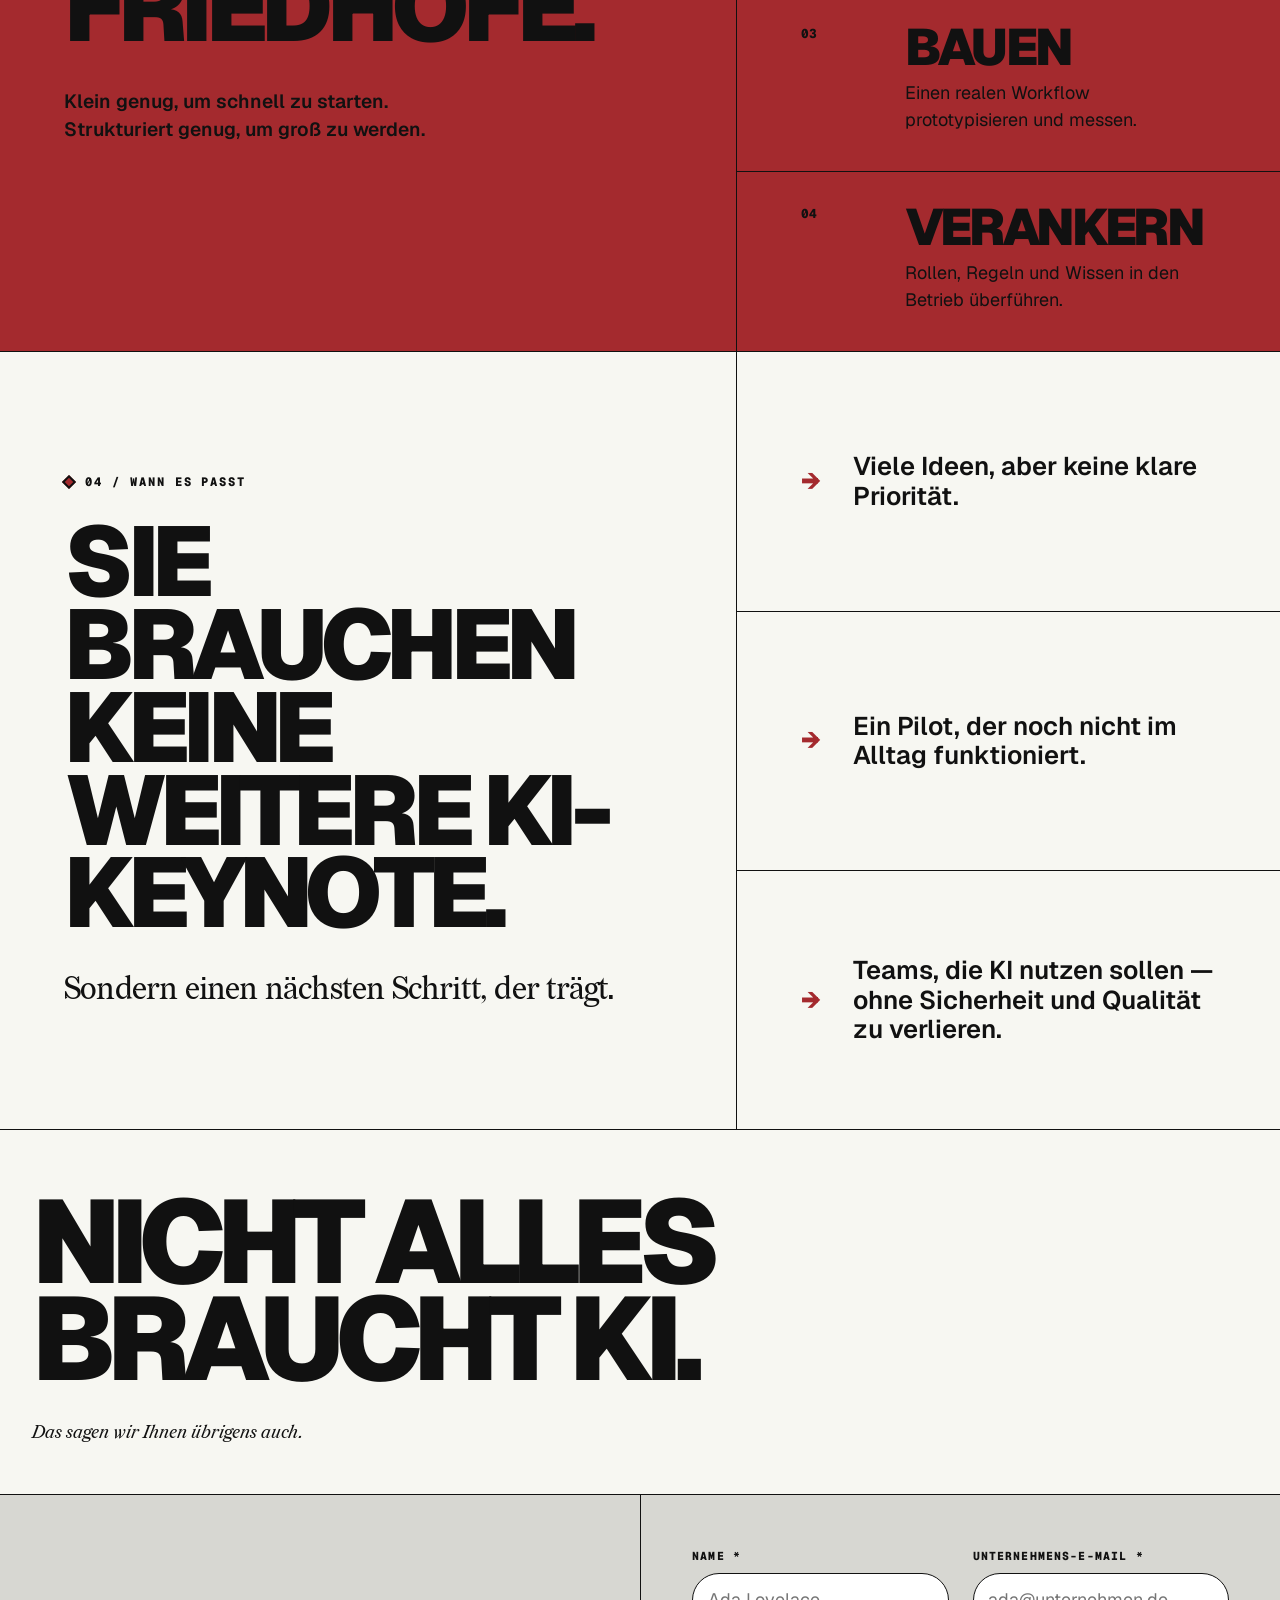
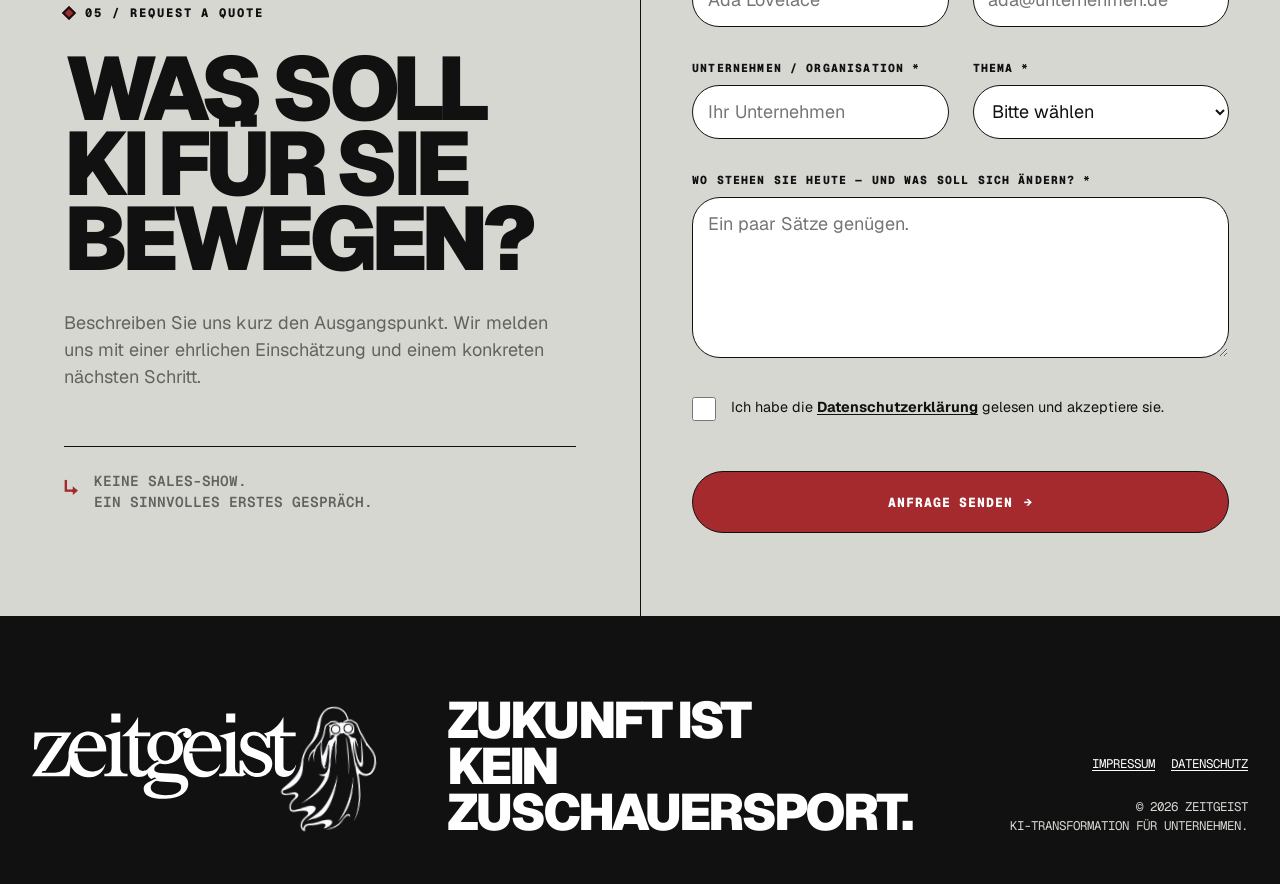
==== commit d6fb8f3e: "Update branding with SVG logos and add interactive surface styling Replace text and PNG branding wit" ====
--- a/index.html
+++ b/index.html
@@ -10,7 +10,7 @@
     <meta property="og:site_name" content="zeitgeist">
     <meta property="og:title" content="zeitgeist — KI-Transformation, die im Alltag ankommt">
     <meta property="og:description" content="Vom KI-Gerede in den Arbeitsalltag: klar priorisiert, sicher umgesetzt und messbar wirksam.">
-    <link rel="icon" type="image/png" href="images/internal/geist.png">
+    <link rel="icon" type="image/png" href="images/internal/icon.png">
     <link rel="preload" href="fonts/Geist/Geist[wght].woff2" as="font" type="font/woff2" crossorigin>
     <link rel="preload" as="fetch" crossorigin href="components/header.html">
     <link rel="preload" as="fetch" crossorigin href="components/footer.html">
@@ -50,8 +50,12 @@
 
         <div class="ticker" aria-label="Unsere Themen">
             <div class="ticker-track">
-                <span>Strategie · Prozesse · Automatisierung · Enablement · Governance ·</span>
-                <span aria-hidden="true">Strategie · Prozesse · Automatisierung · Enablement · Governance ·</span>
+                <div class="ticker-group"><span class="ticker-term">Strategie</span><span class="ticker-divider" aria-hidden="true">·</span><span class="ticker-term">Prozesse</span><span class="ticker-divider" aria-hidden="true">·</span><span class="ticker-term">Automatisierung</span><span class="ticker-divider" aria-hidden="true">·</span><span class="ticker-term">Enablement</span><span class="ticker-divider" aria-hidden="true">·</span><span class="ticker-term">Governance</span><span class="ticker-divider" aria-hidden="true">·</span></div>
+                <div class="ticker-group" aria-hidden="true"><span class="ticker-term">Strategie</span><span class="ticker-divider">·</span><span class="ticker-term">Prozesse</span><span class="ticker-divider">·</span><span class="ticker-term">Automatisierung</span><span class="ticker-divider">·</span><span class="ticker-term">Enablement</span><span class="ticker-divider">·</span><span class="ticker-term">Governance</span><span class="ticker-divider">·</span></div>
+                <div class="ticker-group" aria-hidden="true"><span class="ticker-term">Strategie</span><span class="ticker-divider">·</span><span class="ticker-term">Prozesse</span><span class="ticker-divider">·</span><span class="ticker-term">Automatisierung</span><span class="ticker-divider">·</span><span class="ticker-term">Enablement</span><span class="ticker-divider">·</span><span class="ticker-term">Governance</span><span class="ticker-divider">·</span></div>
+                <div class="ticker-group" aria-hidden="true"><span class="ticker-term">Strategie</span><span class="ticker-divider">·</span><span class="ticker-term">Prozesse</span><span class="ticker-divider">·</span><span class="ticker-term">Automatisierung</span><span class="ticker-divider">·</span><span class="ticker-term">Enablement</span><span class="ticker-divider">·</span><span class="ticker-term">Governance</span><span class="ticker-divider">·</span></div>
+                <div class="ticker-group" aria-hidden="true"><span class="ticker-term">Strategie</span><span class="ticker-divider">·</span><span class="ticker-term">Prozesse</span><span class="ticker-divider">·</span><span class="ticker-term">Automatisierung</span><span class="ticker-divider">·</span><span class="ticker-term">Enablement</span><span class="ticker-divider">·</span><span class="ticker-term">Governance</span><span class="ticker-divider">·</span></div>
+                <div class="ticker-group" aria-hidden="true"><span class="ticker-term">Strategie</span><span class="ticker-divider">·</span><span class="ticker-term">Prozesse</span><span class="ticker-divider">·</span><span class="ticker-term">Automatisierung</span><span class="ticker-divider">·</span><span class="ticker-term">Enablement</span><span class="ticker-divider">·</span><span class="ticker-term">Governance</span><span class="ticker-divider">·</span></div>
             </div>
         </div>
 
@@ -69,17 +73,17 @@
             </div>
 
             <div class="outcomes" aria-label="Unser Anspruch">
-                    <article class="outcome reveal">
+                    <article class="outcome interactive-surface reveal">
                         <span>01</span>
                         <h3>Klarer Business Case</h3>
                         <p>Wert vor Wow-Effekt.</p>
                     </article>
-                    <article class="outcome reveal">
+                    <article class="outcome interactive-surface reveal">
                         <span>02</span>
                         <h3>Funktionierender Pilot</h3>
                         <p>Echte Arbeit statt Demo.</p>
                     </article>
-                    <article class="outcome reveal">
+                    <article class="outcome interactive-surface reveal">
                         <span>03</span>
                         <h3>Team mit Zukunft</h3>
                         <p>Wissen bleibt im Haus.</p>
@@ -97,19 +101,19 @@
             </div>
 
             <div class="service-grid">
-                    <article class="service-card service-card-paper reveal">
+                    <article class="service-card service-card-paper interactive-surface reveal">
                         <div class="service-top"><span>01</span><span>Radar</span></div>
                         <h3>Wir sortieren Hype von Hebel.</h3>
                         <p>Use-Case-Discovery, Reifegrad-Check und eine priorisierte Roadmap — entlang von Nutzen, Machbarkeit und Risiko.</p>
                         <p class="service-result">Ergebnis: eine belastbare Entscheidungsgrundlage.</p>
                     </article>
-                    <article class="service-card service-card-red reveal">
+                    <article class="service-card service-card-red interactive-surface reveal">
                         <div class="service-top"><span>02</span><span>Werkstatt</span></div>
                         <h3>Wir machen den Wert sichtbar.</h3>
                         <p>Wir prototypisieren und automatisieren reale Workflows — nah am Geschäft, integriert in Ihre Systeme und mit Erfolgskriterien statt Bauchgefühl.</p>
                         <p class="service-result">Ergebnis: ein getesteter Pilot.</p>
                     </article>
-                    <article class="service-card service-card-gray reveal">
+                    <article class="service-card service-card-gray interactive-surface reveal">
                         <div class="service-top"><span>03</span><span>Betriebssystem</span></div>
                         <h3>Wir machen Veränderung anschlussfähig.</h3>
                         <p>Governance, Rollen und Enablement sorgen dafür, dass aus einzelnen Tools eine lernende Organisation wird.</p>
@@ -127,19 +131,19 @@
                 </div>
 
                 <ol class="process-list">
-                    <li class="process-step reveal">
+                    <li class="process-step interactive-surface reveal">
                         <span class="step-number">01</span>
                         <div><h3>Sehen</h3><p>Ziele, Prozesse und Reifegrad verstehen.</p></div>
                     </li>
-                    <li class="process-step reveal">
+                    <li class="process-step interactive-surface reveal">
                         <span class="step-number">02</span>
                         <div><h3>Wählen</h3><p>Use Cases nach Wert, Aufwand und Risiko priorisieren.</p></div>
                     </li>
-                    <li class="process-step reveal">
+                    <li class="process-step interactive-surface reveal">
                         <span class="step-number">03</span>
                         <div><h3>Bauen</h3><p>Einen realen Workflow prototypisieren und messen.</p></div>
                     </li>
-                    <li class="process-step reveal">
+                    <li class="process-step interactive-surface reveal">
                         <span class="step-number">04</span>
                         <div><h3>Verankern</h3><p>Rollen, Regeln und Wissen in den Betrieb überführen.</p></div>
                     </li>
@@ -155,9 +159,9 @@
                     <p class="fit-lead">Sondern einen nächsten Schritt, der trägt.</p>
                 </div>
                 <div class="fit-scenarios">
-                    <p class="reveal"><span>→</span> Viele Ideen, aber keine klare Priorität.</p>
-                    <p class="reveal"><span>→</span> Ein Pilot, der noch nicht im Alltag funktioniert.</p>
-                    <p class="reveal"><span>→</span> Teams, die KI nutzen sollen — ohne Sicherheit und Qualität zu verlieren.</p>
+                    <p class="interactive-surface reveal"><span>→</span> Viele Ideen, aber keine klare Priorität.</p>
+                    <p class="interactive-surface reveal"><span>→</span> Ein Pilot, der noch nicht im Alltag funktioniert.</p>
+                    <p class="interactive-surface reveal"><span>→</span> Teams, die KI nutzen sollen — ohne Sicherheit und Qualität zu verlieren.</p>
                 </div>
             </div>
             <div class="honesty-band">
--- a/styles/general.css
+++ b/styles/general.css
@@ -45,6 +45,16 @@
     overflow: hidden;
 }
 
+body.menu-open::before {
+    position: fixed;
+    z-index: 900;
+    inset: 0;
+    background: rgb(17 17 17 / 0.18);
+    content: "";
+    backdrop-filter: blur(8px);
+    -webkit-backdrop-filter: blur(8px);
+}
+
 img,
 svg {
     display: block;
--- a/styles/components.css
+++ b/styles/components.css
@@ -40,27 +40,20 @@
 .brand {
     display: inline-flex;
     align-items: center;
-    gap: 0.45rem;
+    gap: 0.14rem;
     color: var(--ink);
     text-decoration: none;
 }
 
-.brand-name {
-    font-size: 1.8rem;
-    font-weight: 900;
-    letter-spacing: -0.075em;
-    line-height: 1;
-}
-
-.brand-geist {
-    width: 27px;
-    height: 34px;
+.brand-logo {
+    width: 114px;
+    height: auto;
+}
+
+.brand-icon {
+    width: 42px;
+    height: 42px;
     object-fit: contain;
-    transition: transform 300ms var(--ease-out);
-}
-
-.brand:hover .brand-geist {
-    transform: translateY(-3px) rotate(7deg);
 }
 
 .navbar,
@@ -254,15 +247,14 @@
     font-size: clamp(4.5rem, 9.15vw, 9.7rem);
     font-weight: 900;
     letter-spacing: -0.073em;
-    line-height: 0.74;
+    line-height: 0.76;
     text-transform: uppercase;
 }
 
 .hero-line {
     display: block;
-    overflow: hidden;
+    overflow: visible;
     padding-right: 0.08em;
-    padding-bottom: 0.06em;
 }
 
 .hero-line > span {
@@ -320,7 +312,15 @@
     animation: ticker 28s linear infinite;
 }
 
-.ticker span {
+.ticker-group {
+    display: flex;
+    flex: 0 0 auto;
+    gap: 1rem;
+    padding-right: 1rem;
+}
+
+.ticker-term,
+.ticker-divider {
     display: block;
     padding: 0.95rem 0 0.85rem;
     font-size: clamp(1.25rem, 2.2vw, 2rem);
@@ -378,10 +378,27 @@
     min-height: 230px;
     padding: 1.5rem clamp(2rem, 4vw, 4rem) 2rem;
     border-left: var(--line);
+    transition: background-color 180ms ease;
 }
 
 .outcome:first-child {
     border-left: 0;
+}
+
+.manifesto .interactive-surface,
+.fit .interactive-surface { --hover-background: var(--gray); }
+
+.services .interactive-surface { --hover-background: var(--gray-light); }
+
+.process .interactive-surface { --hover-background: var(--white); }
+
+.interactive-surface {
+    transition: background-color 180ms ease, filter 180ms ease;
+}
+
+.interactive-surface:hover {
+    background-color: var(--hover-background);
+    filter: none;
 }
 
 .outcome > span {
@@ -451,14 +468,6 @@
     border-right: 0;
 }
 
-.service-card:hover,
-.service-card:nth-child(1).is-visible:hover,
-.service-card:nth-child(2).is-visible:hover,
-.service-card:nth-child(3).is-visible:hover {
-    transform: none;
-    filter: brightness(0.96);
-}
-
 .service-card-paper,
 .service-card-red,
 .service-card-gray { background: var(--gray); }
@@ -551,10 +560,6 @@
 
 .process-step:first-child {
     border-top: 0;
-}
-
-.process-step:hover {
-    background: var(--white);
 }
 
 .step-number {
@@ -628,6 +633,7 @@
     font-size: clamp(1.15rem, 2vw, 1.65rem);
     font-weight: 600;
     line-height: 1.15;
+    transition: background-color 180ms ease;
 }
 
 .fit-scenarios p:first-child {
@@ -677,7 +683,7 @@
     padding: 0;
     border-bottom: var(--line);
     color: var(--ink);
-    background: var(--paper);
+    background: var(--gray);
 }
 
 .request > .container {
@@ -687,7 +693,7 @@
 
 .request-grid {
     display: grid;
-    grid-template-columns: minmax(340px, 0.8fr) minmax(520px, 1.2fr);
+    grid-template-columns: repeat(2, minmax(0, 1fr));
     gap: 0;
     align-items: stretch;
 }
@@ -714,7 +720,7 @@
 }
 
 .request-intro > p:not(.section-label) {
-    max-width: 520px;
+    max-width: 600px;
     color: var(--gray-dark);
 }
 
@@ -745,7 +751,7 @@
     border: 0;
     border-left: var(--line);
     color: var(--ink);
-    background: var(--paper);
+    background: var(--gray);
     box-shadow: none;
 }
 
@@ -900,18 +906,10 @@
     gap: 1rem;
 }
 
-.footer-word {
-    font-size: clamp(2.5rem, 5vw, 5rem);
-    font-weight: 900;
-    letter-spacing: -0.08em;
-    line-height: 1;
-}
-
-.footer-brand img {
-    width: 52px;
-    height: 66px;
+.footer-wordmark {
+    width: min(100%, 350px);
+    height: auto;
     filter: invert(1);
-    object-fit: contain;
 }
 
 .footer-statement {
@@ -1009,7 +1007,7 @@
 }
 
 @keyframes ticker {
-    to { transform: translateX(-50%); }
+    to { transform: translateX(-16.6666667%); }
 }
 
 @keyframes banner-in {
@@ -1187,13 +1185,13 @@
         padding: 0 8px 0 14px;
     }
 
-    .brand-name {
-        font-size: 1.5rem;
-    }
-
-    .brand-geist {
-        width: 23px;
-        height: 29px;
+    .brand-logo {
+        width: 100px;
+    }
+
+    .brand-icon {
+        width: 35px;
+        height: 35px;
     }
 
     .navbar {
@@ -1218,7 +1216,7 @@
 
     .hero-title {
         font-size: clamp(3.55rem, 17vw, 6.2rem);
-        line-height: 0.77;
+        line-height: 0.79;
     }
 
 
@@ -1242,7 +1240,7 @@
         width: 100%;
     }
 
-    .ticker span {
+    .ticker-term {
         padding-block: 0.8rem;
         font-size: 1.25rem;
     }
@@ -1302,10 +1300,6 @@
         padding: 1.5rem 32px;
     }
 
-    .process-step:hover {
-        padding-left: 32px;
-    }
-
     .fit-grid {
         gap: 0;
         padding-bottom: 0;
@@ -1378,9 +1372,8 @@
         font-size: 16.4vw;
     }
 
-    .footer-brand img {
-        width: 42px;
-        height: 54px;
+    .footer-wordmark {
+        width: 250px;
     }
 }
 
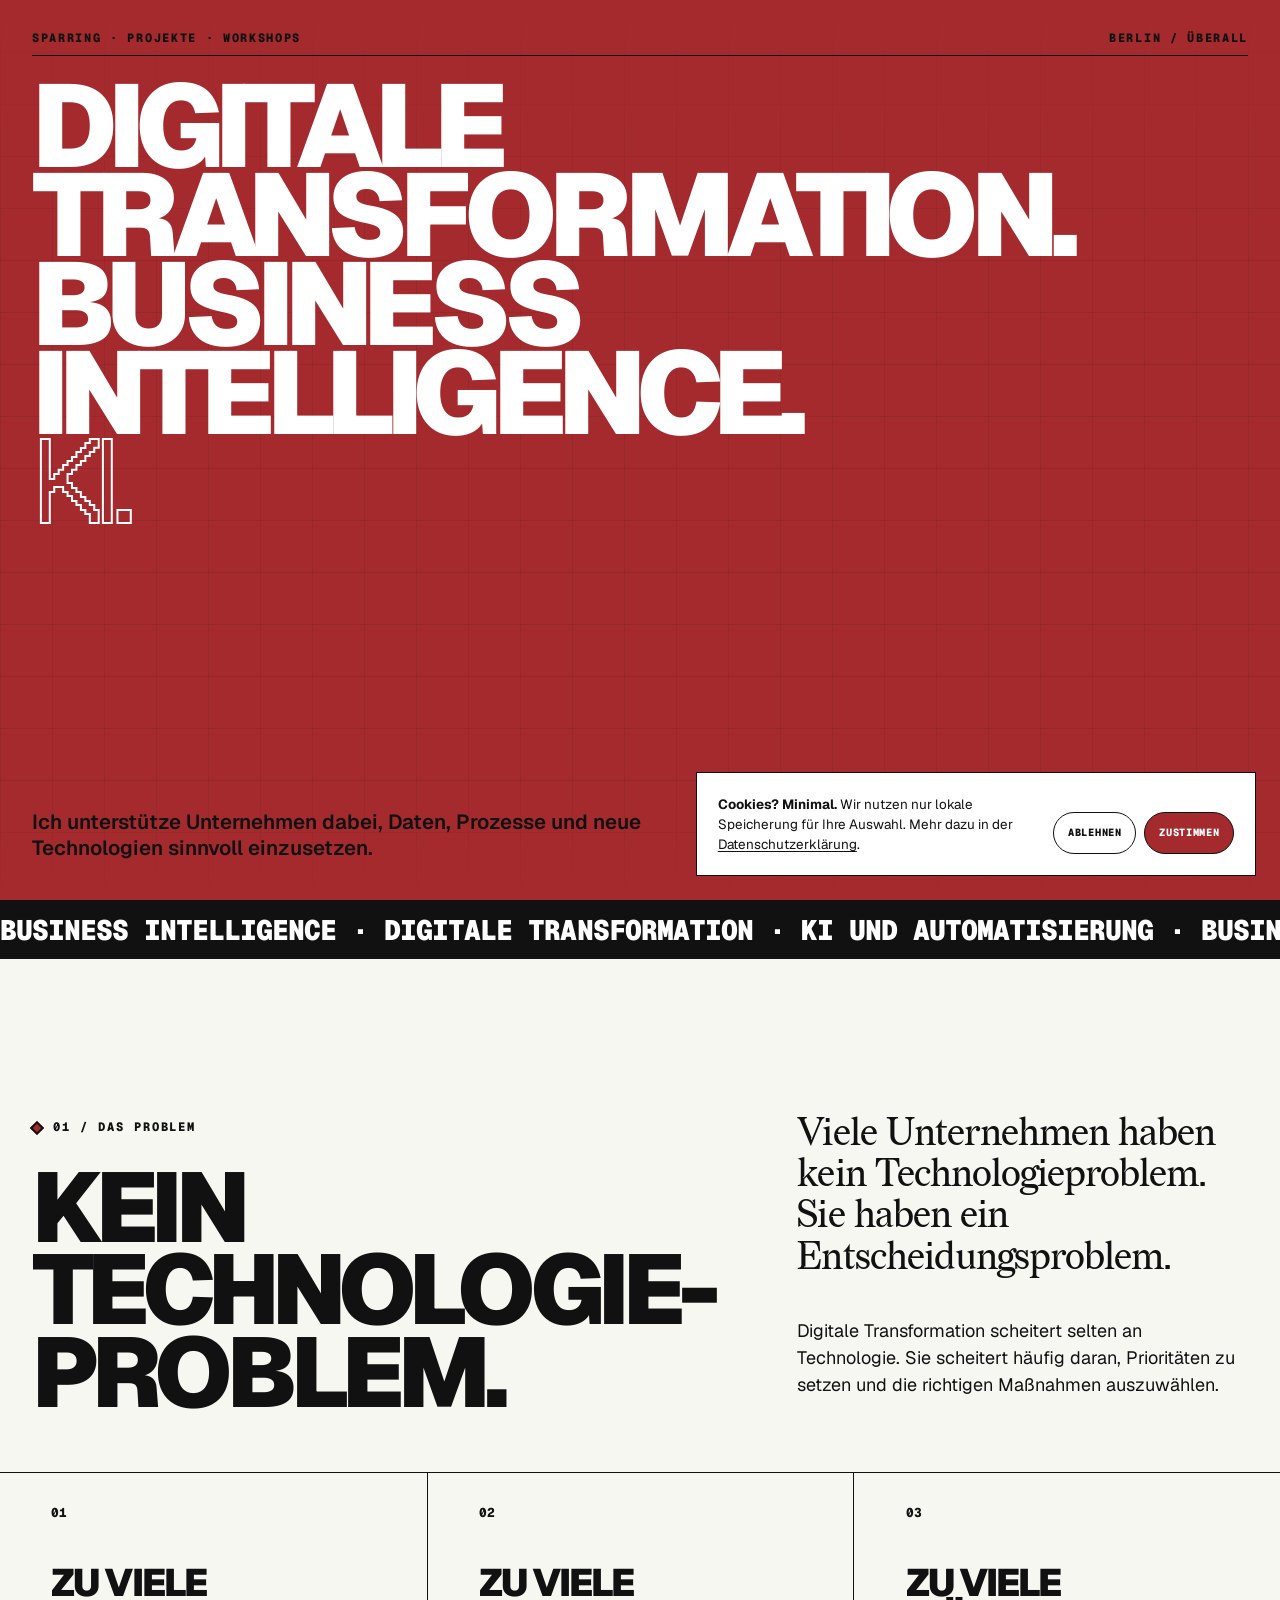
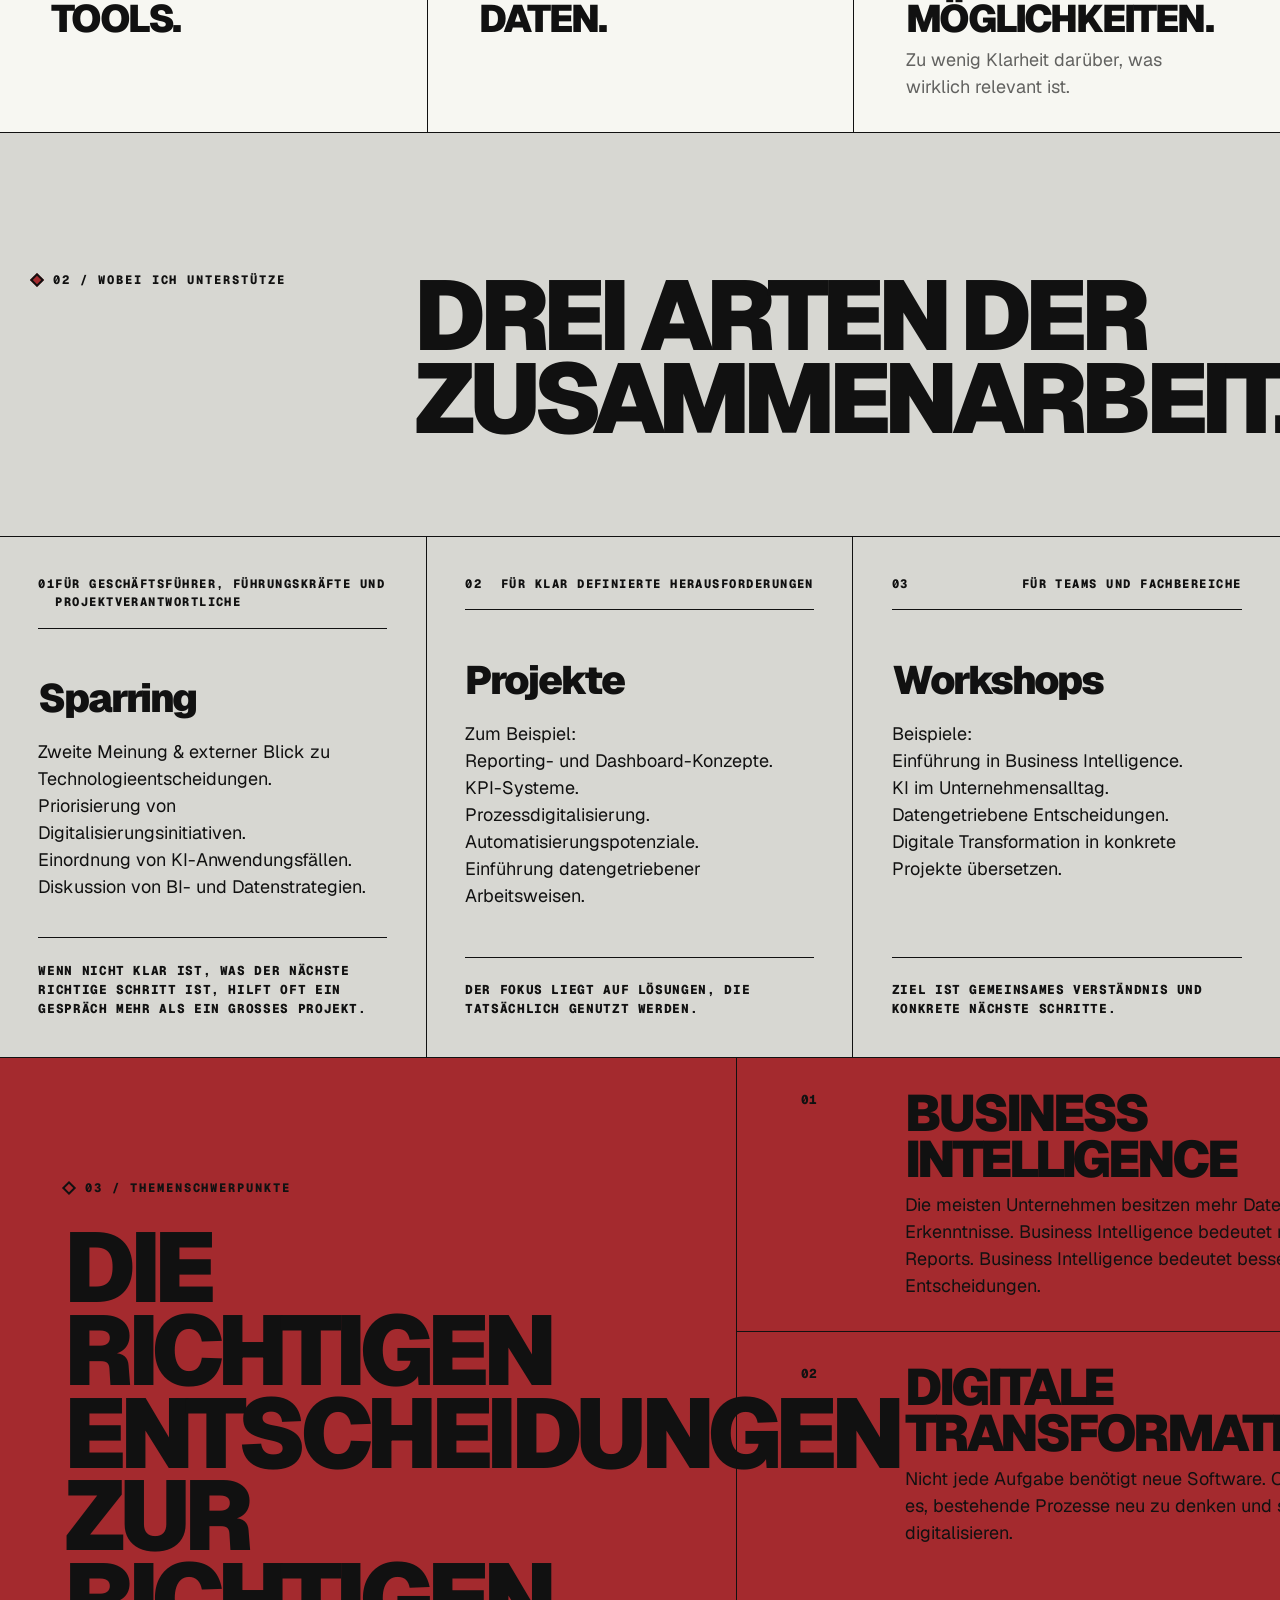
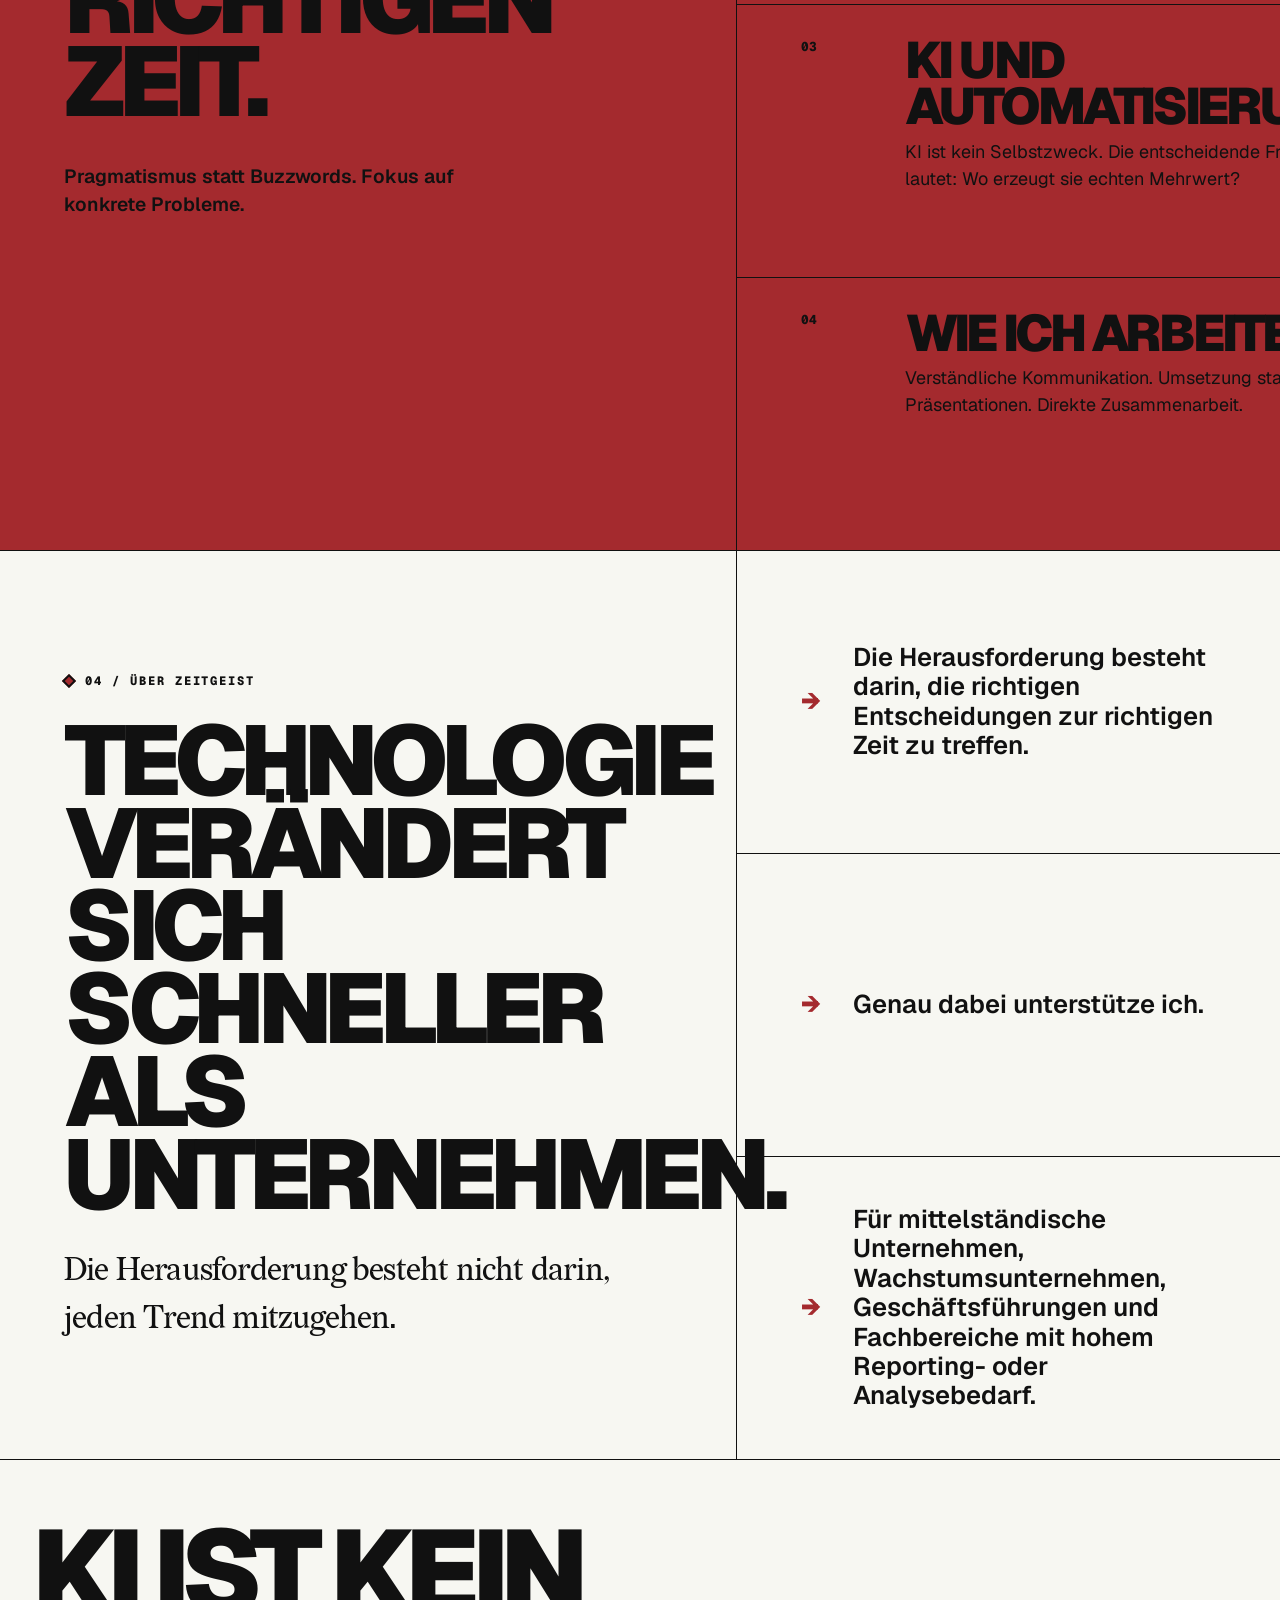
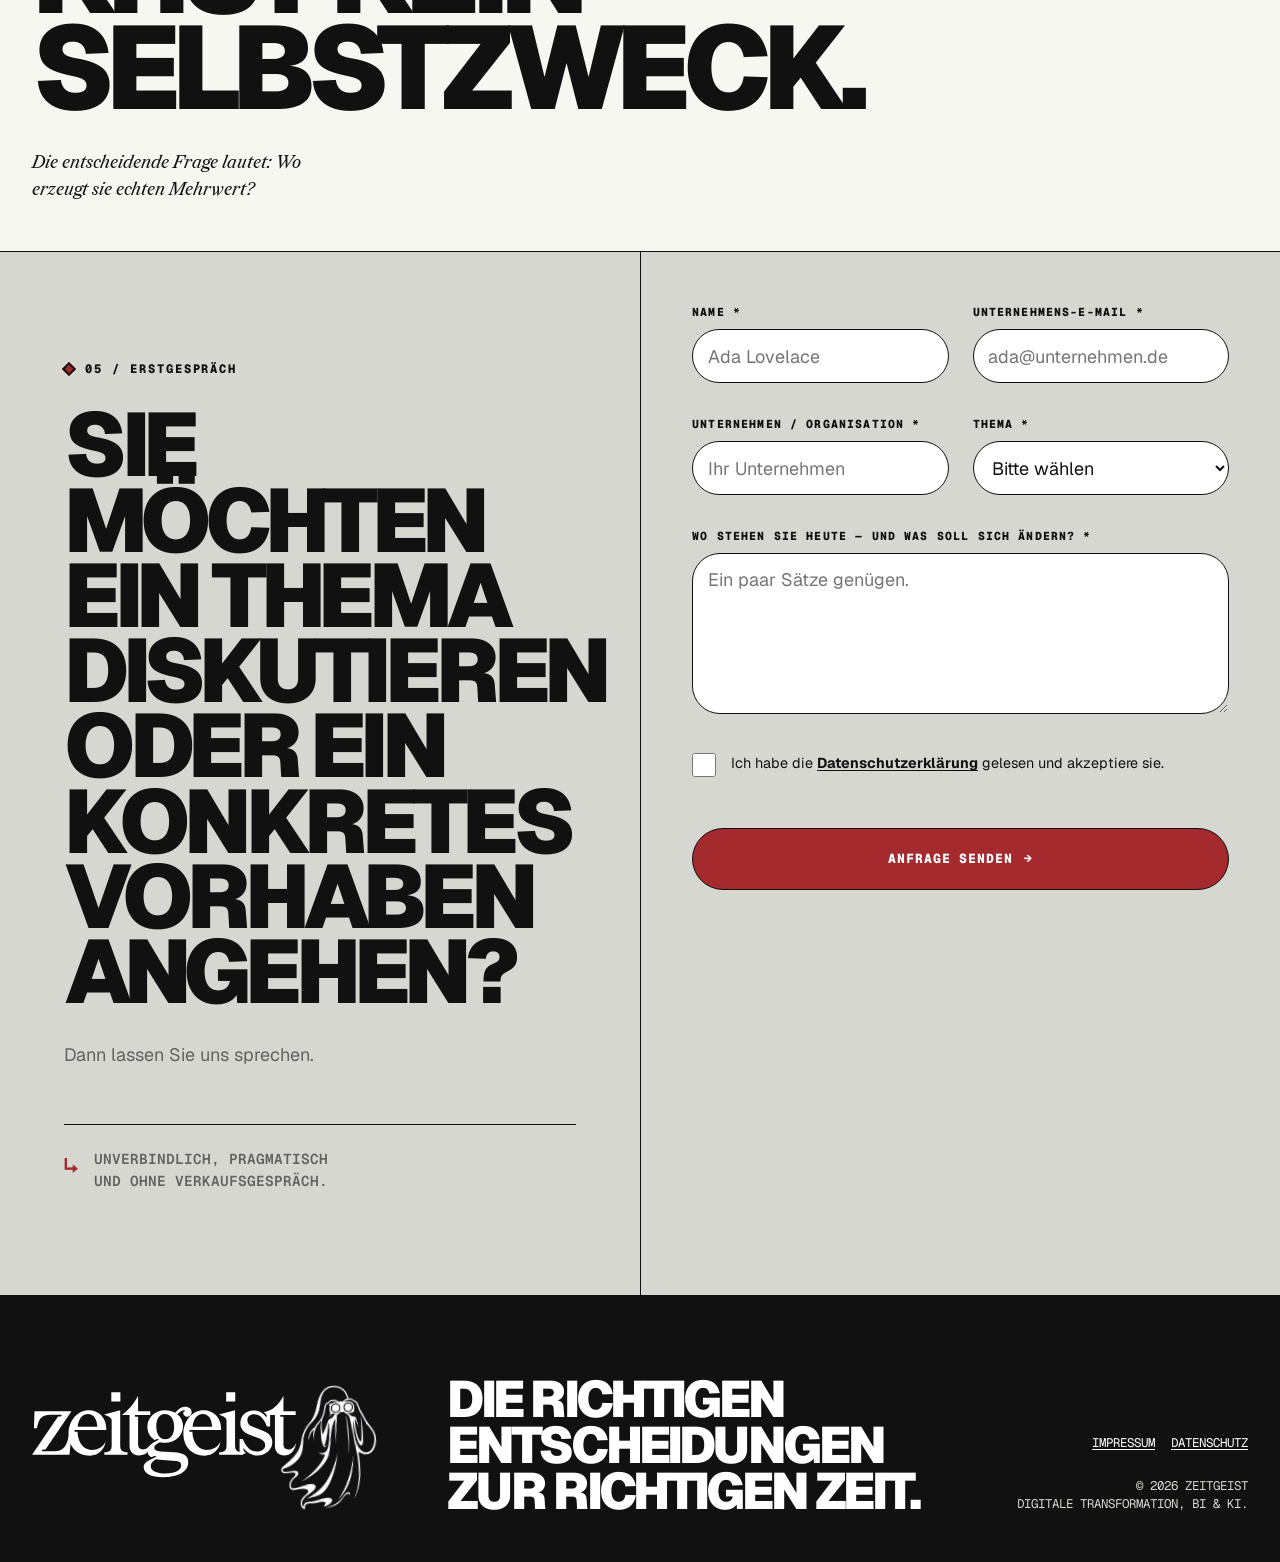
==== commit c22a35fa: "Ersetzung des KI Text" ====
--- a/index.html
+++ b/index.html
@@ -3,13 +3,13 @@
 <head>
     <meta charset="UTF-8">
     <meta name="viewport" content="width=device-width, initial-scale=1.0">
-    <title>zeitgeist — KI-Transformation, die im Alltag ankommt</title>
-    <meta name="description" content="zeitgeist unterstützt Unternehmen dabei, KI-Strategie, Prozesse und Teams in messbare Veränderung zu übersetzen.">
+    <title>zeitgeist — Digitale Transformation, Business Intelligence &amp; KI</title>
+    <meta name="description" content="zeitgeist unterstützt Unternehmen dabei, Daten, Prozesse und neue Technologien sinnvoll einzusetzen – pragmatisch, verständlich und mit Umsetzungsdrang.">
     <meta name="theme-color" content="#e51b23">
     <meta property="og:type" content="website">
     <meta property="og:site_name" content="zeitgeist">
-    <meta property="og:title" content="zeitgeist — KI-Transformation, die im Alltag ankommt">
-    <meta property="og:description" content="Vom KI-Gerede in den Arbeitsalltag: klar priorisiert, sicher umgesetzt und messbar wirksam.">
+    <meta property="og:title" content="zeitgeist — Digitale Transformation, Business Intelligence &amp; KI">
+    <meta property="og:description" content="Die richtigen digitalen Entscheidungen treffen und umsetzen.">
     <link rel="icon" type="image/png" href="images/internal/icon.png">
     <link rel="preload" href="fonts/Geist/Geist[wght].woff2" as="font" type="font/woff2" crossorigin>
     <link rel="preload" as="fetch" crossorigin href="components/header.html">
@@ -29,20 +29,20 @@
         <section class="hero" id="hero" aria-labelledby="heroTitle">
             <div class="hero-grid" aria-hidden="true"></div>
             <div class="container hero-inner">
-                <p class="hero-kicker">KI-Transformation für Unternehmen <span>Berlin / überall</span></p>
-
-                <h1 class="hero-title" id="heroTitle" aria-label="Der Zeitgeist ist jetzt künstlich.">
-                    <span class="hero-line"><span>Der</span></span>
-                    <span class="hero-line"><span>Zeitgeist</span></span>
-                    <span class="hero-line"><span>ist jetzt</span></span>
-                    <span class="hero-line hero-line-outline"><span>künstlich.</span></span>
+                <p class="hero-kicker">Sparring · Projekte · Workshops <span>Berlin / überall</span></p>
+
+                <h1 class="hero-title" id="heroTitle" aria-label="Digitale Transformation. Business Intelligence. KI.">
+                    <span class="hero-line"><span>Digitale</span></span>
+                    <span class="hero-line"><span>Transfor&shy;mation.</span></span>
+                    <span class="hero-line"><span>Business Intelligence.</span></span>
+                    <span class="hero-line hero-line-outline"><span>KI.</span></span>
                 </h1>
 
                 <div class="hero-bottom">
-                    <p>Wir bringen Strategie, Prozesse und Teams vom KI-Gerede in den Arbeitsalltag — klar priorisiert, sicher umgesetzt, messbar wirksam.</p>
+                    <p>Ich unterstütze Unternehmen dabei, Daten, Prozesse und neue Technologien sinnvoll einzusetzen.</p>
                     <div class="hero-actions">
-                        <a class="btn btn-primary" href="#anfrage">Transformation anfragen <span aria-hidden="true">↘</span></a>
-                        <a class="btn btn-ghost" href="#vorgehen">So arbeiten wir <span aria-hidden="true">↓</span></a>
+                        <a class="btn btn-primary" href="#anfrage">Erstgespräch vereinbaren <span aria-hidden="true">↘</span></a>
+                        <a class="btn btn-ghost" href="#vorgehen">Wie ich arbeite <span aria-hidden="true">↓</span></a>
                     </div>
                 </div>
             </div>
@@ -50,24 +50,24 @@
 
         <div class="ticker" aria-label="Unsere Themen">
             <div class="ticker-track">
-                <div class="ticker-group"><span class="ticker-term">Strategie</span><span class="ticker-divider" aria-hidden="true">·</span><span class="ticker-term">Prozesse</span><span class="ticker-divider" aria-hidden="true">·</span><span class="ticker-term">Automatisierung</span><span class="ticker-divider" aria-hidden="true">·</span><span class="ticker-term">Enablement</span><span class="ticker-divider" aria-hidden="true">·</span><span class="ticker-term">Governance</span><span class="ticker-divider" aria-hidden="true">·</span></div>
-                <div class="ticker-group" aria-hidden="true"><span class="ticker-term">Strategie</span><span class="ticker-divider">·</span><span class="ticker-term">Prozesse</span><span class="ticker-divider">·</span><span class="ticker-term">Automatisierung</span><span class="ticker-divider">·</span><span class="ticker-term">Enablement</span><span class="ticker-divider">·</span><span class="ticker-term">Governance</span><span class="ticker-divider">·</span></div>
-                <div class="ticker-group" aria-hidden="true"><span class="ticker-term">Strategie</span><span class="ticker-divider">·</span><span class="ticker-term">Prozesse</span><span class="ticker-divider">·</span><span class="ticker-term">Automatisierung</span><span class="ticker-divider">·</span><span class="ticker-term">Enablement</span><span class="ticker-divider">·</span><span class="ticker-term">Governance</span><span class="ticker-divider">·</span></div>
-                <div class="ticker-group" aria-hidden="true"><span class="ticker-term">Strategie</span><span class="ticker-divider">·</span><span class="ticker-term">Prozesse</span><span class="ticker-divider">·</span><span class="ticker-term">Automatisierung</span><span class="ticker-divider">·</span><span class="ticker-term">Enablement</span><span class="ticker-divider">·</span><span class="ticker-term">Governance</span><span class="ticker-divider">·</span></div>
-                <div class="ticker-group" aria-hidden="true"><span class="ticker-term">Strategie</span><span class="ticker-divider">·</span><span class="ticker-term">Prozesse</span><span class="ticker-divider">·</span><span class="ticker-term">Automatisierung</span><span class="ticker-divider">·</span><span class="ticker-term">Enablement</span><span class="ticker-divider">·</span><span class="ticker-term">Governance</span><span class="ticker-divider">·</span></div>
-                <div class="ticker-group" aria-hidden="true"><span class="ticker-term">Strategie</span><span class="ticker-divider">·</span><span class="ticker-term">Prozesse</span><span class="ticker-divider">·</span><span class="ticker-term">Automatisierung</span><span class="ticker-divider">·</span><span class="ticker-term">Enablement</span><span class="ticker-divider">·</span><span class="ticker-term">Governance</span><span class="ticker-divider">·</span></div>
+                <div class="ticker-group"><span class="ticker-term">Business Intelligence</span><span class="ticker-divider" aria-hidden="true">·</span><span class="ticker-term">Digitale Transformation</span><span class="ticker-divider" aria-hidden="true">·</span><span class="ticker-term">KI und Automatisierung</span><span class="ticker-divider" aria-hidden="true">·</span></div>
+                <div class="ticker-group" aria-hidden="true"><span class="ticker-term">Business Intelligence</span><span class="ticker-divider">·</span><span class="ticker-term">Digitale Transformation</span><span class="ticker-divider">·</span><span class="ticker-term">KI und Automatisierung</span><span class="ticker-divider">·</span></div>
+                <div class="ticker-group" aria-hidden="true"><span class="ticker-term">Business Intelligence</span><span class="ticker-divider">·</span><span class="ticker-term">Digitale Transformation</span><span class="ticker-divider">·</span><span class="ticker-term">KI und Automatisierung</span><span class="ticker-divider">·</span></div>
+                <div class="ticker-group" aria-hidden="true"><span class="ticker-term">Business Intelligence</span><span class="ticker-divider">·</span><span class="ticker-term">Digitale Transformation</span><span class="ticker-divider">·</span><span class="ticker-term">KI und Automatisierung</span><span class="ticker-divider">·</span></div>
+                <div class="ticker-group" aria-hidden="true"><span class="ticker-term">Business Intelligence</span><span class="ticker-divider">·</span><span class="ticker-term">Digitale Transformation</span><span class="ticker-divider">·</span><span class="ticker-term">KI und Automatisierung</span><span class="ticker-divider">·</span></div>
+                <div class="ticker-group" aria-hidden="true"><span class="ticker-term">Business Intelligence</span><span class="ticker-divider">·</span><span class="ticker-term">Digitale Transformation</span><span class="ticker-divider">·</span><span class="ticker-term">KI und Automatisierung</span><span class="ticker-divider">·</span></div>
             </div>
         </div>
 
         <section class="manifesto" id="warum">
             <div class="container">
                 <div class="manifesto-heading reveal">
-                    <p class="section-label">01 / Warum zeitgeist</p>
-                    <h2 class="display-heading">Kein<br>KI-Theater.</h2>
+                    <p class="section-label">01 / Das Problem</p>
+                    <h2 class="display-heading">Kein Technologie-<br>problem.</h2>
                 </div>
                 <div class="manifesto-copy reveal">
-                    <p class="lead">KI verändert nicht irgendwann, wie Unternehmen arbeiten. Sie tut es gerade.</p>
-                    <p>Die Frage ist nicht, ob Sie reagieren — sondern ob gezielt oder zufällig. zeitgeist verbindet unternehmerische Klarheit mit technischer Umsetzung. Wir identifizieren die sinnvollsten Hebel, bauen funktionierende Lösungen und nehmen Ihre Organisation mit.</p>
+                    <p class="lead">Viele Unternehmen haben kein Technologieproblem. Sie haben ein Entscheidungsproblem.</p>
+                    <p>Digitale Transformation scheitert selten an Technologie. Sie scheitert häufig daran, Prioritäten zu setzen und die richtigen Maßnahmen auszuwählen.</p>
                 </div>
 
             </div>
@@ -75,18 +75,16 @@
             <div class="outcomes" aria-label="Unser Anspruch">
                     <article class="outcome interactive-surface reveal">
                         <span>01</span>
-                        <h3>Klarer Business Case</h3>
-                        <p>Wert vor Wow-Effekt.</p>
+                        <h3>Zu viele Tools.</h3>
                     </article>
                     <article class="outcome interactive-surface reveal">
                         <span>02</span>
-                        <h3>Funktionierender Pilot</h3>
-                        <p>Echte Arbeit statt Demo.</p>
+                        <h3>Zu viele Daten.</h3>
                     </article>
                     <article class="outcome interactive-surface reveal">
                         <span>03</span>
-                        <h3>Team mit Zukunft</h3>
-                        <p>Wissen bleibt im Haus.</p>
+                        <h3>Zu viele Möglichkeiten.</h3>
+                        <p>Zu wenig Klarheit darüber, was wirklich relevant ist.</p>
                     </article>
             </div>
         </section>
@@ -94,30 +92,30 @@
         <section class="services" id="leistungen">
             <div class="container">
                 <div class="services-intro reveal">
-                    <p class="section-label">02 / Was wir tun</p>
-                    <h2 class="display-heading">Von „müssten wir mal“ zu „läuft“.</h2>
+                    <p class="section-label">02 / Wobei ich unterstütze</p>
+                    <h2 class="display-heading">Drei Arten der Zusammenarbeit.</h2>
                 </div>
 
             </div>
 
             <div class="service-grid">
                     <article class="service-card service-card-paper interactive-surface reveal">
-                        <div class="service-top"><span>01</span><span>Radar</span></div>
-                        <h3>Wir sortieren Hype von Hebel.</h3>
-                        <p>Use-Case-Discovery, Reifegrad-Check und eine priorisierte Roadmap — entlang von Nutzen, Machbarkeit und Risiko.</p>
-                        <p class="service-result">Ergebnis: eine belastbare Entscheidungsgrundlage.</p>
+                        <div class="service-top"><span>01</span><span>Für Geschäftsführer, Führungskräfte und Projektverantwortliche</span></div>
+                        <h3>Sparring</h3>
+                        <p>Zweite Meinung &amp; externer Blick zu Technologieentscheidungen.<br>Priorisierung von Digitalisierungsinitiativen.<br>Einordnung von KI-Anwendungsfällen.<br>Diskussion von BI- und Datenstrategien.</p>
+                        <p class="service-result">Wenn nicht klar ist, was der nächste richtige Schritt ist, hilft oft ein Gespräch mehr als ein großes Projekt.</p>
                     </article>
                     <article class="service-card service-card-red interactive-surface reveal">
-                        <div class="service-top"><span>02</span><span>Werkstatt</span></div>
-                        <h3>Wir machen den Wert sichtbar.</h3>
-                        <p>Wir prototypisieren und automatisieren reale Workflows — nah am Geschäft, integriert in Ihre Systeme und mit Erfolgskriterien statt Bauchgefühl.</p>
-                        <p class="service-result">Ergebnis: ein getesteter Pilot.</p>
+                        <div class="service-top"><span>02</span><span>Für klar definierte Herausforderungen</span></div>
+                        <h3>Projekte</h3>
+                        <p>Zum Beispiel:<br>Reporting- und Dashboard-Konzepte.<br>KPI-Systeme.<br>Prozessdigitalisierung.<br>Automatisierungspotenziale.<br>Einführung datengetriebener Arbeitsweisen.</p>
+                        <p class="service-result">Der Fokus liegt auf Lösungen, die tatsächlich genutzt werden.</p>
                     </article>
                     <article class="service-card service-card-gray interactive-surface reveal">
-                        <div class="service-top"><span>03</span><span>Betriebssystem</span></div>
-                        <h3>Wir machen Veränderung anschlussfähig.</h3>
-                        <p>Governance, Rollen und Enablement sorgen dafür, dass aus einzelnen Tools eine lernende Organisation wird.</p>
-                        <p class="service-result">Ergebnis: skalierbare Fähigkeiten.</p>
+                        <div class="service-top"><span>03</span><span>Für Teams und Fachbereiche</span></div>
+                        <h3>Workshops</h3>
+                        <p>Beispiele:<br>Einführung in Business Intelligence.<br>KI im Unternehmensalltag.<br>Datengetriebene Entscheidungen.<br>Digitale Transformation in konkrete Projekte übersetzen.</p>
+                        <p class="service-result">Ziel ist gemeinsames Verständnis und konkrete nächste Schritte.</p>
                     </article>
             </div>
         </section>
@@ -125,27 +123,27 @@
         <section class="process" id="vorgehen">
             <div class="container">
                 <div class="process-heading reveal">
-                    <p class="section-label">03 / Wie wir arbeiten</p>
-                    <h2 class="display-heading">4 Schritte.<br>0 Folien&shy;friedhöfe.</h2>
-                    <p>Klein genug, um schnell zu starten. Strukturiert genug, um groß zu werden.</p>
+                    <p class="section-label">03 / Themenschwerpunkte</p>
+                    <h2 class="display-heading">Die richtigen Entscheidungen zur richtigen Zeit.</h2>
+                    <p>Pragmatismus statt Buzzwords. Fokus auf konkrete Probleme.</p>
                 </div>
 
                 <ol class="process-list">
                     <li class="process-step interactive-surface reveal">
                         <span class="step-number">01</span>
-                        <div><h3>Sehen</h3><p>Ziele, Prozesse und Reifegrad verstehen.</p></div>
+                        <div><h3>Business Intelligence</h3><p>Die meisten Unternehmen besitzen mehr Daten als Erkenntnisse. Business Intelligence bedeutet nicht mehr Reports. Business Intelligence bedeutet bessere Entscheidungen.</p></div>
                     </li>
                     <li class="process-step interactive-surface reveal">
                         <span class="step-number">02</span>
-                        <div><h3>Wählen</h3><p>Use Cases nach Wert, Aufwand und Risiko priorisieren.</p></div>
+                        <div><h3>Digitale Transformation</h3><p>Nicht jede Aufgabe benötigt neue Software. Oft reicht es, bestehende Prozesse neu zu denken und sinnvoll zu digitalisieren.</p></div>
                     </li>
                     <li class="process-step interactive-surface reveal">
                         <span class="step-number">03</span>
-                        <div><h3>Bauen</h3><p>Einen realen Workflow prototypisieren und messen.</p></div>
+                        <div><h3>KI und Automatisierung</h3><p>KI ist kein Selbstzweck. Die entscheidende Frage lautet: Wo erzeugt sie echten Mehrwert?</p></div>
                     </li>
                     <li class="process-step interactive-surface reveal">
                         <span class="step-number">04</span>
-                        <div><h3>Verankern</h3><p>Rollen, Regeln und Wissen in den Betrieb überführen.</p></div>
+                        <div><h3>Wie ich arbeite</h3><p>Verständliche Kommunikation. Umsetzung statt Präsentationen. Direkte Zusammenarbeit.</p></div>
                     </li>
                 </ol>
             </div>
@@ -154,20 +152,20 @@
         <section class="fit" id="fuer-wen">
             <div class="container fit-grid">
                 <div class="fit-heading reveal">
-                    <p class="section-label">04 / Wann es passt</p>
-                    <h2 class="display-heading">Sie brauchen keine weitere KI-Keynote.</h2>
-                    <p class="fit-lead">Sondern einen nächsten Schritt, der trägt.</p>
+                    <p class="section-label">04 / Über Zeitgeist</p>
+                    <h2 class="display-heading">Technologie verändert sich schneller als Unternehmen.</h2>
+                    <p class="fit-lead">Die Herausforderung besteht nicht darin, jeden Trend mitzugehen.</p>
                 </div>
                 <div class="fit-scenarios">
-                    <p class="interactive-surface reveal"><span>→</span> Viele Ideen, aber keine klare Priorität.</p>
-                    <p class="interactive-surface reveal"><span>→</span> Ein Pilot, der noch nicht im Alltag funktioniert.</p>
-                    <p class="interactive-surface reveal"><span>→</span> Teams, die KI nutzen sollen — ohne Sicherheit und Qualität zu verlieren.</p>
+                    <p class="interactive-surface reveal"><span>→</span> Die Herausforderung besteht darin, die richtigen Entscheidungen zur richtigen Zeit zu treffen.</p>
+                    <p class="interactive-surface reveal"><span>→</span> Genau dabei unterstütze ich.</p>
+                    <p class="interactive-surface reveal"><span>→</span> Für mittelständische Unternehmen, Wachstumsunternehmen, Geschäftsführungen und Fachbereiche mit hohem Reporting- oder Analysebedarf.</p>
                 </div>
             </div>
             <div class="honesty-band">
                 <div class="container">
-                    <p>Nicht alles braucht KI.</p>
-                    <span>Das sagen wir Ihnen übrigens auch.</span>
+                    <p>KI ist kein Selbstzweck.</p>
+                    <span>Die entscheidende Frage lautet: Wo erzeugt sie echten Mehrwert?</span>
                 </div>
             </div>
         </section>
@@ -175,12 +173,12 @@
         <section class="request" id="anfrage">
             <div class="container request-grid">
                 <div class="request-intro reveal">
-                    <p class="section-label">05 / Request a quote</p>
-                    <h2>Was soll KI für Sie bewegen?</h2>
-                    <p>Beschreiben Sie uns kurz den Ausgangspunkt. Wir melden uns mit einer ehrlichen Einschätzung und einem konkreten nächsten Schritt.</p>
+                    <p class="section-label">05 / Erstgespräch</p>
+                    <h2>Sie möchten ein Thema diskutieren oder ein konkretes Vorhaben angehen?</h2>
+                    <p>Dann lassen Sie uns sprechen.</p>
                     <div class="request-note">
                         <span aria-hidden="true">↳</span>
-                        <p>Keine Sales-Show.<br>Ein sinnvolles erstes Gespräch.</p>
+                        <p>Unverbindlich, pragmatisch<br>und ohne Verkaufsgespräch.</p>
                     </div>
                 </div>
 
@@ -211,10 +209,12 @@
                                 <label for="formTopic">Thema <span aria-hidden="true">*</span></label>
                                 <select id="formTopic" name="thema" required>
                                     <option value="" selected disabled>Bitte wählen</option>
-                                    <option>Strategie &amp; Roadmap</option>
-                                    <option>Use Cases &amp; Pilot</option>
-                                    <option>Automatisierung</option>
-                                    <option>Enablement &amp; Governance</option>
+                                    <option>Sparring</option>
+                                    <option>Projekt</option>
+                                    <option>Workshop</option>
+                                    <option>Business Intelligence</option>
+                                    <option>Digitale Transformation</option>
+                                    <option>KI und Automatisierung</option>
                                     <option>Noch offen</option>
                                 </select>
                             </div>
--- a/styles/fonts.css
+++ b/styles/fonts.css
@@ -45,3 +45,35 @@
     font-weight: 400;
     font-display: swap;
 }
+
+@font-face {
+    font-family: "Redaction";
+    src: url("../fonts/redaction/Redaction-Bold.woff2") format("woff2");
+    font-style: normal;
+    font-weight: 700;
+    font-display: swap;
+}
+
+@font-face { font-family: "Redaction 10"; src: url("../fonts/redaction/Redaction_10-Regular.woff2") format("woff2"); font-style: normal; font-weight: 400; font-display: swap; }
+@font-face { font-family: "Redaction 10"; src: url("../fonts/redaction/Redaction_10-Bold.woff2") format("woff2"); font-style: normal; font-weight: 700; font-display: swap; }
+@font-face { font-family: "Redaction 10"; src: url("../fonts/redaction/Redaction_10-Italic.woff2") format("woff2"); font-style: italic; font-weight: 400; font-display: swap; }
+
+@font-face { font-family: "Redaction 20"; src: url("../fonts/redaction/Redaction_20-Regular.woff2") format("woff2"); font-style: normal; font-weight: 400; font-display: swap; }
+@font-face { font-family: "Redaction 20"; src: url("../fonts/redaction/Redaction_20-Bold.woff2") format("woff2"); font-style: normal; font-weight: 700; font-display: swap; }
+@font-face { font-family: "Redaction 20"; src: url("../fonts/redaction/Redaction_20-Italic.woff2") format("woff2"); font-style: italic; font-weight: 400; font-display: swap; }
+
+@font-face { font-family: "Redaction 35"; src: url("../fonts/redaction/Redaction_35-Regular.woff2") format("woff2"); font-style: normal; font-weight: 400; font-display: swap; }
+@font-face { font-family: "Redaction 35"; src: url("../fonts/redaction/Redaction_35-Bold.woff2") format("woff2"); font-style: normal; font-weight: 700; font-display: swap; }
+@font-face { font-family: "Redaction 35"; src: url("../fonts/redaction/Redaction_35-Italic.woff2") format("woff2"); font-style: italic; font-weight: 400; font-display: swap; }
+
+@font-face { font-family: "Redaction 50"; src: url("../fonts/redaction/Redaction_50-Regular.woff2") format("woff2"); font-style: normal; font-weight: 400; font-display: swap; }
+@font-face { font-family: "Redaction 50"; src: url("../fonts/redaction/Redaction_50-Bold.woff2") format("woff2"); font-style: normal; font-weight: 700; font-display: swap; }
+@font-face { font-family: "Redaction 50"; src: url("../fonts/redaction/Redaction_50-Italic.woff2") format("woff2"); font-style: italic; font-weight: 400; font-display: swap; }
+
+@font-face { font-family: "Redaction 70"; src: url("../fonts/redaction/Redaction_70-Regular.woff2") format("woff2"); font-style: normal; font-weight: 400; font-display: swap; }
+@font-face { font-family: "Redaction 70"; src: url("../fonts/redaction/Redaction_70-Bold.woff2") format("woff2"); font-style: normal; font-weight: 700; font-display: swap; }
+@font-face { font-family: "Redaction 70"; src: url("../fonts/redaction/Redaction_70-Italic.woff2") format("woff2"); font-style: italic; font-weight: 400; font-display: swap; }
+
+@font-face { font-family: "Redaction 100"; src: url("../fonts/redaction/Redaction_100-Regular.woff2") format("woff2"); font-style: normal; font-weight: 400; font-display: swap; }
+@font-face { font-family: "Redaction 100"; src: url("../fonts/redaction/Redaction_100-Bold.woff2") format("woff2"); font-style: normal; font-weight: 700; font-display: swap; }
+@font-face { font-family: "Redaction 100"; src: url("../fonts/redaction/Redaction_100-Italic.woff2") format("woff2"); font-style: italic; font-weight: 400; font-display: swap; }
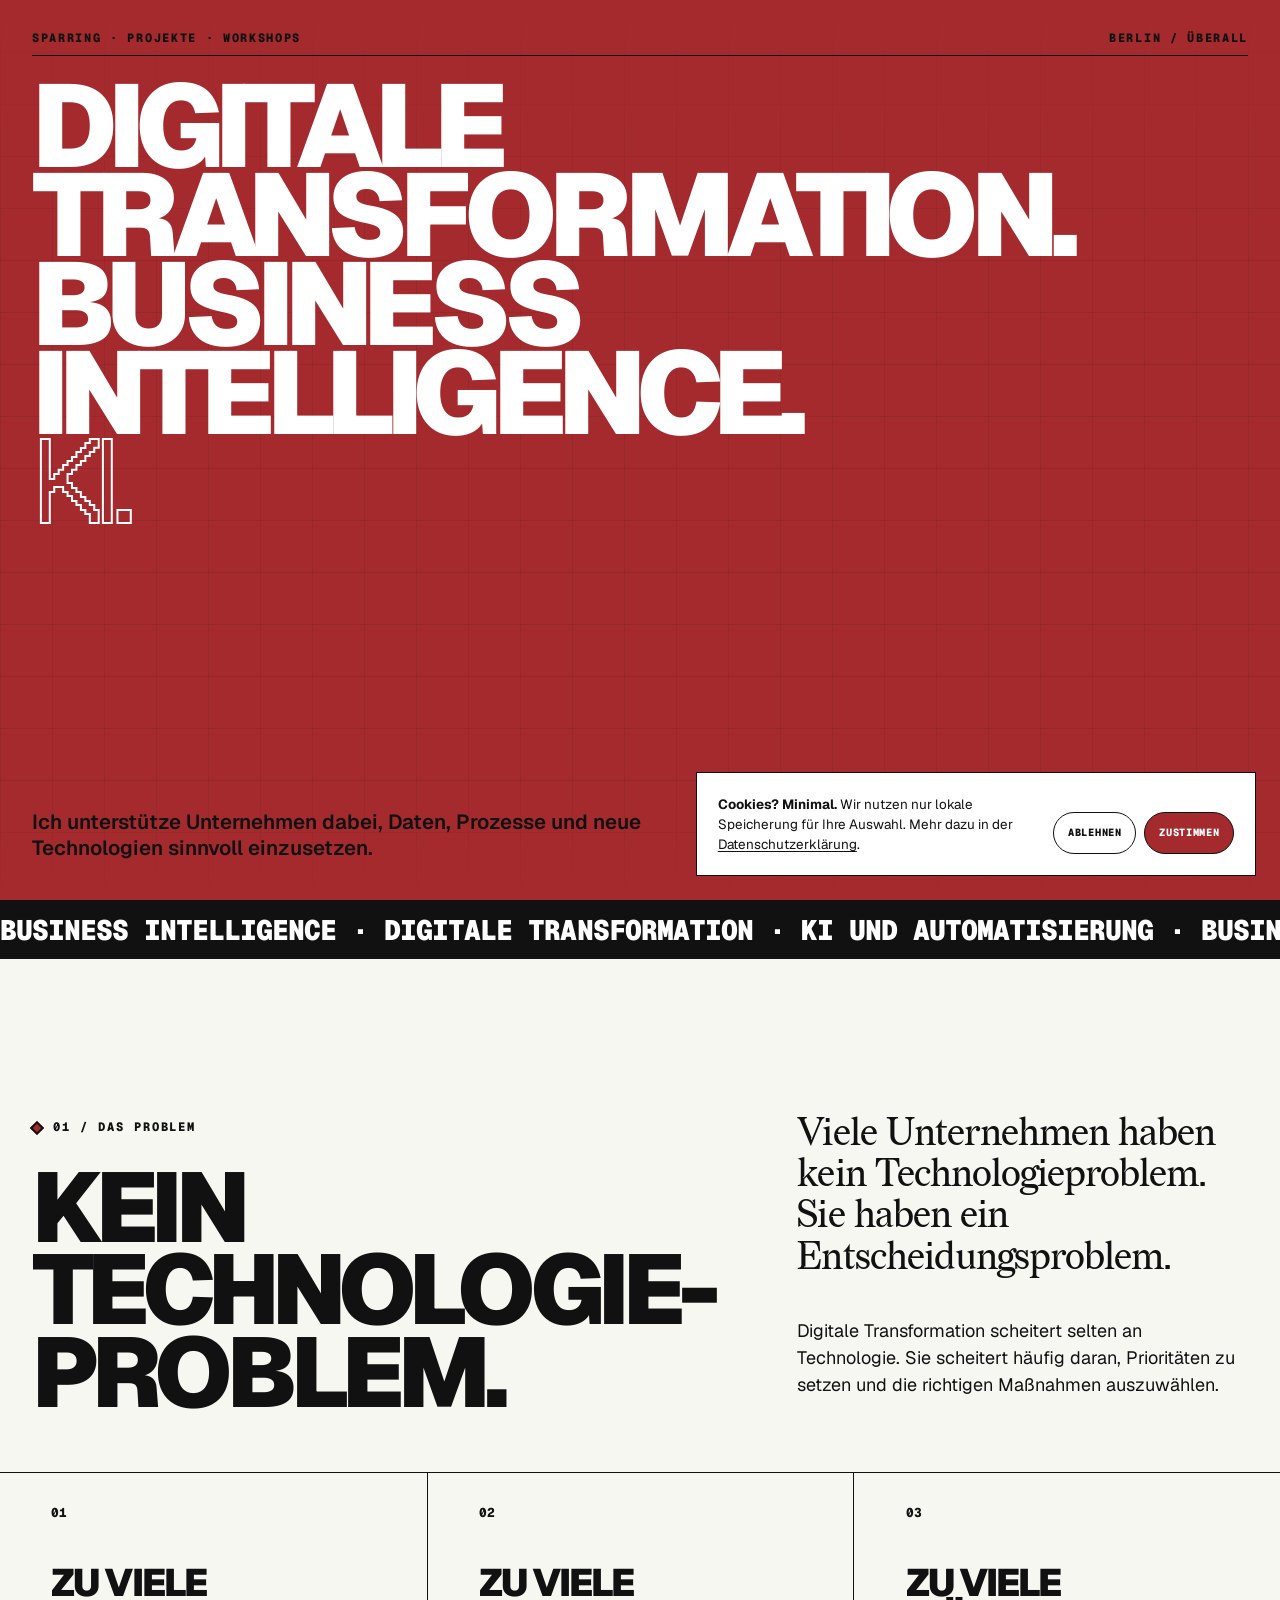
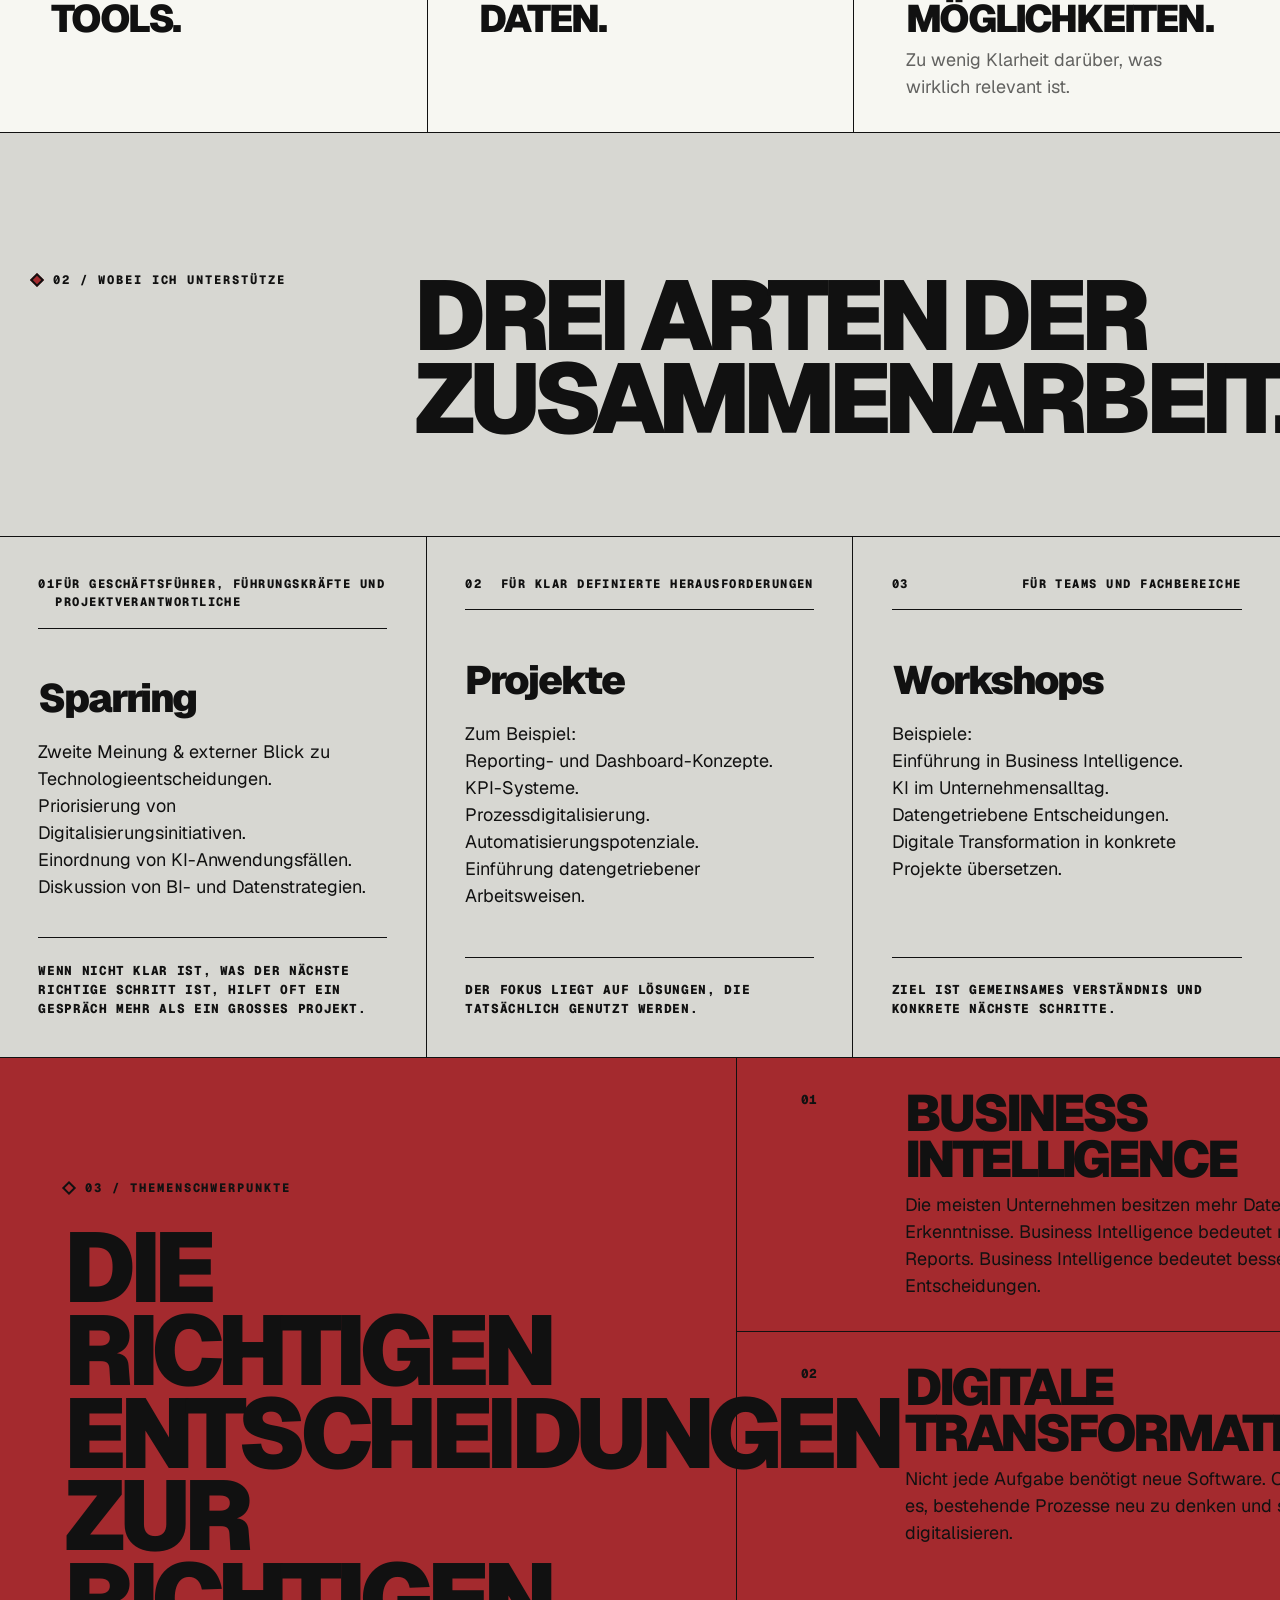
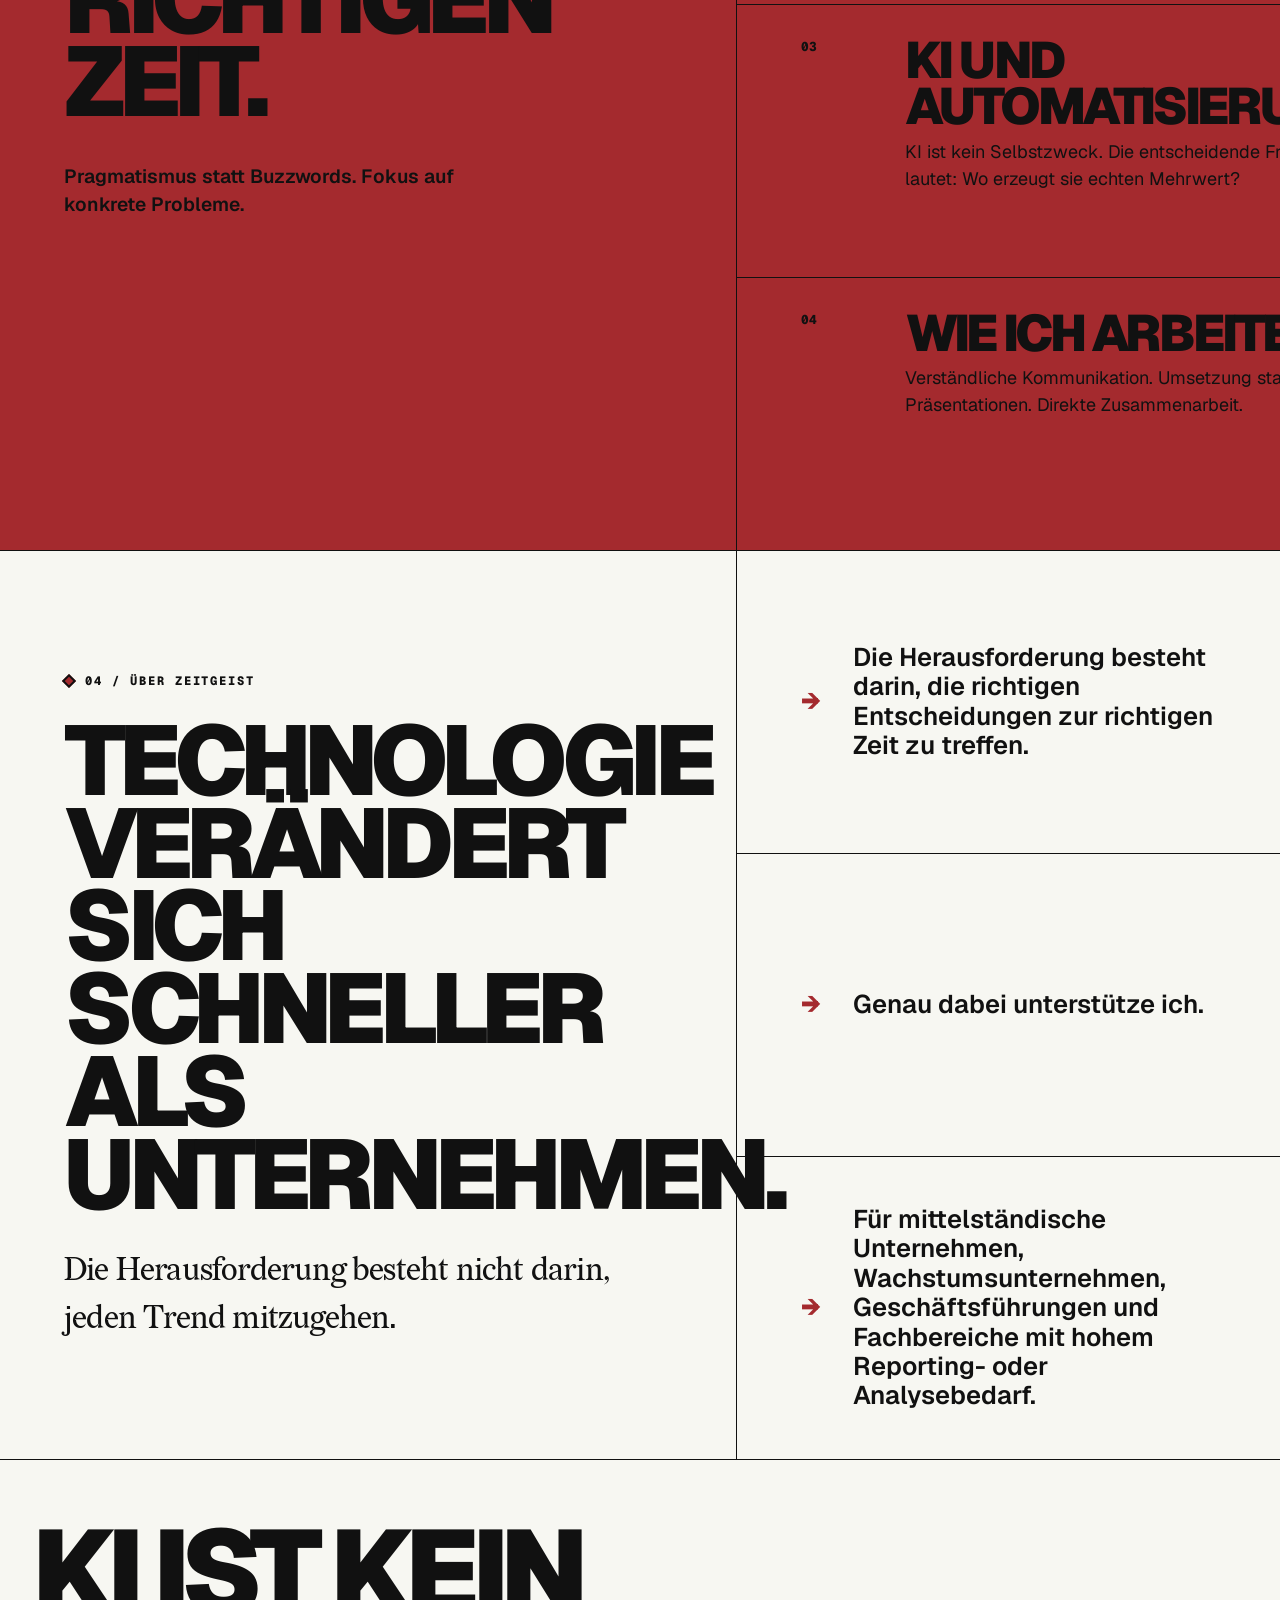
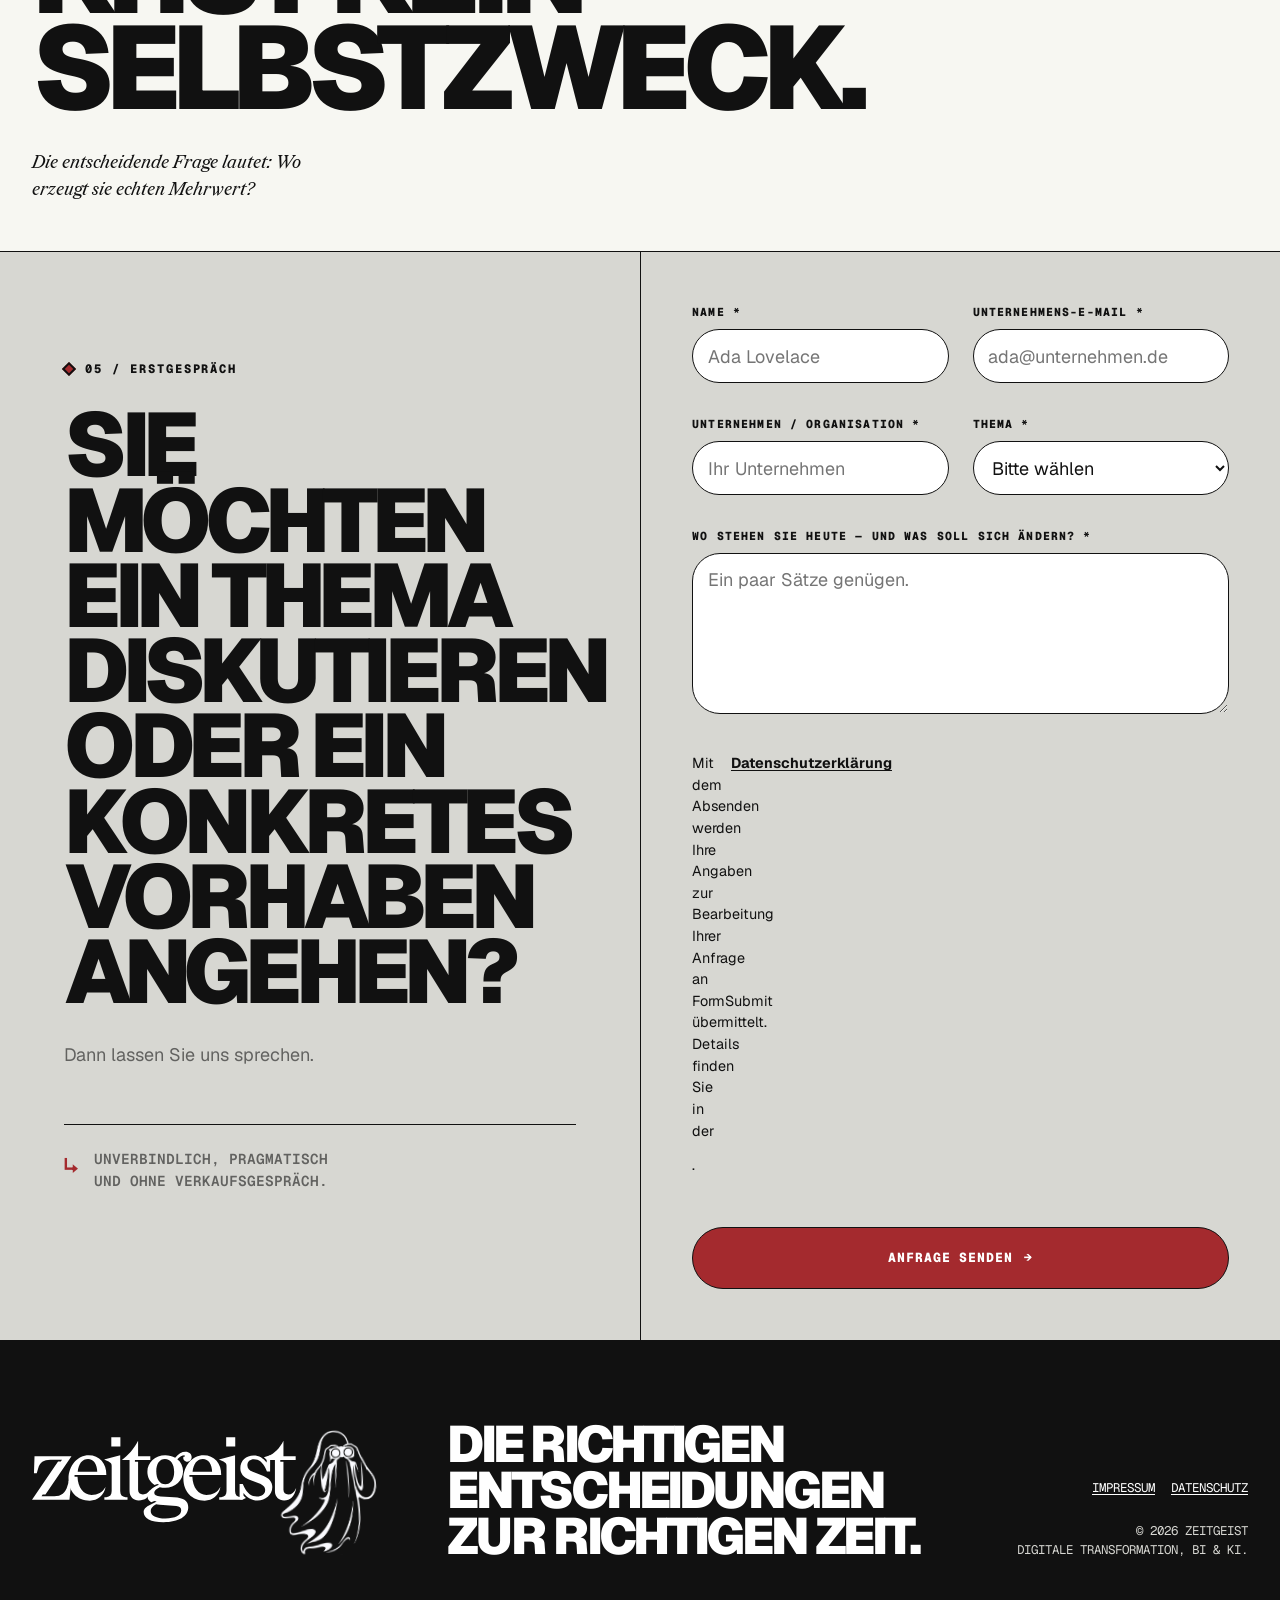
==== commit 1105e43b: "Lizenzen und legal update" ====
--- a/index.html
+++ b/index.html
@@ -225,10 +225,7 @@
                             <textarea id="formMessage" name="message" rows="5" placeholder="Ein paar Sätze genügen." required></textarea>
                         </div>
 
-                        <label class="privacy-check" for="formAcceptPrivacy">
-                            <input type="checkbox" id="formAcceptPrivacy" required>
-                            <span>Ich habe die <a href="datenschutz.html" target="_blank" rel="noopener">Datenschutzerklärung</a> gelesen und akzeptiere sie.</span>
-                        </label>
+                        <p class="privacy-check">Mit dem Absenden werden Ihre Angaben zur Bearbeitung Ihrer Anfrage an FormSubmit übermittelt. Details finden Sie in der <a href="datenschutz.html" target="_blank" rel="noopener">Datenschutzerklärung</a>.</p>
 
                         <p class="form-status" id="formStatus" aria-live="polite"></p>
                         <button type="submit" class="btn btn-form-submit">Anfrage senden <span aria-hidden="true">→</span></button>
@@ -239,6 +236,8 @@
     </main>
 
     <footer id="footer" class="site-footer"></footer>
+
+    <!-- Cookie/Data Banner Section (Dynamically Loaded) -->
     <aside id="databanner" class="databanner" aria-label="Cookie-Einstellungen"></aside>
 </body>
 </html>
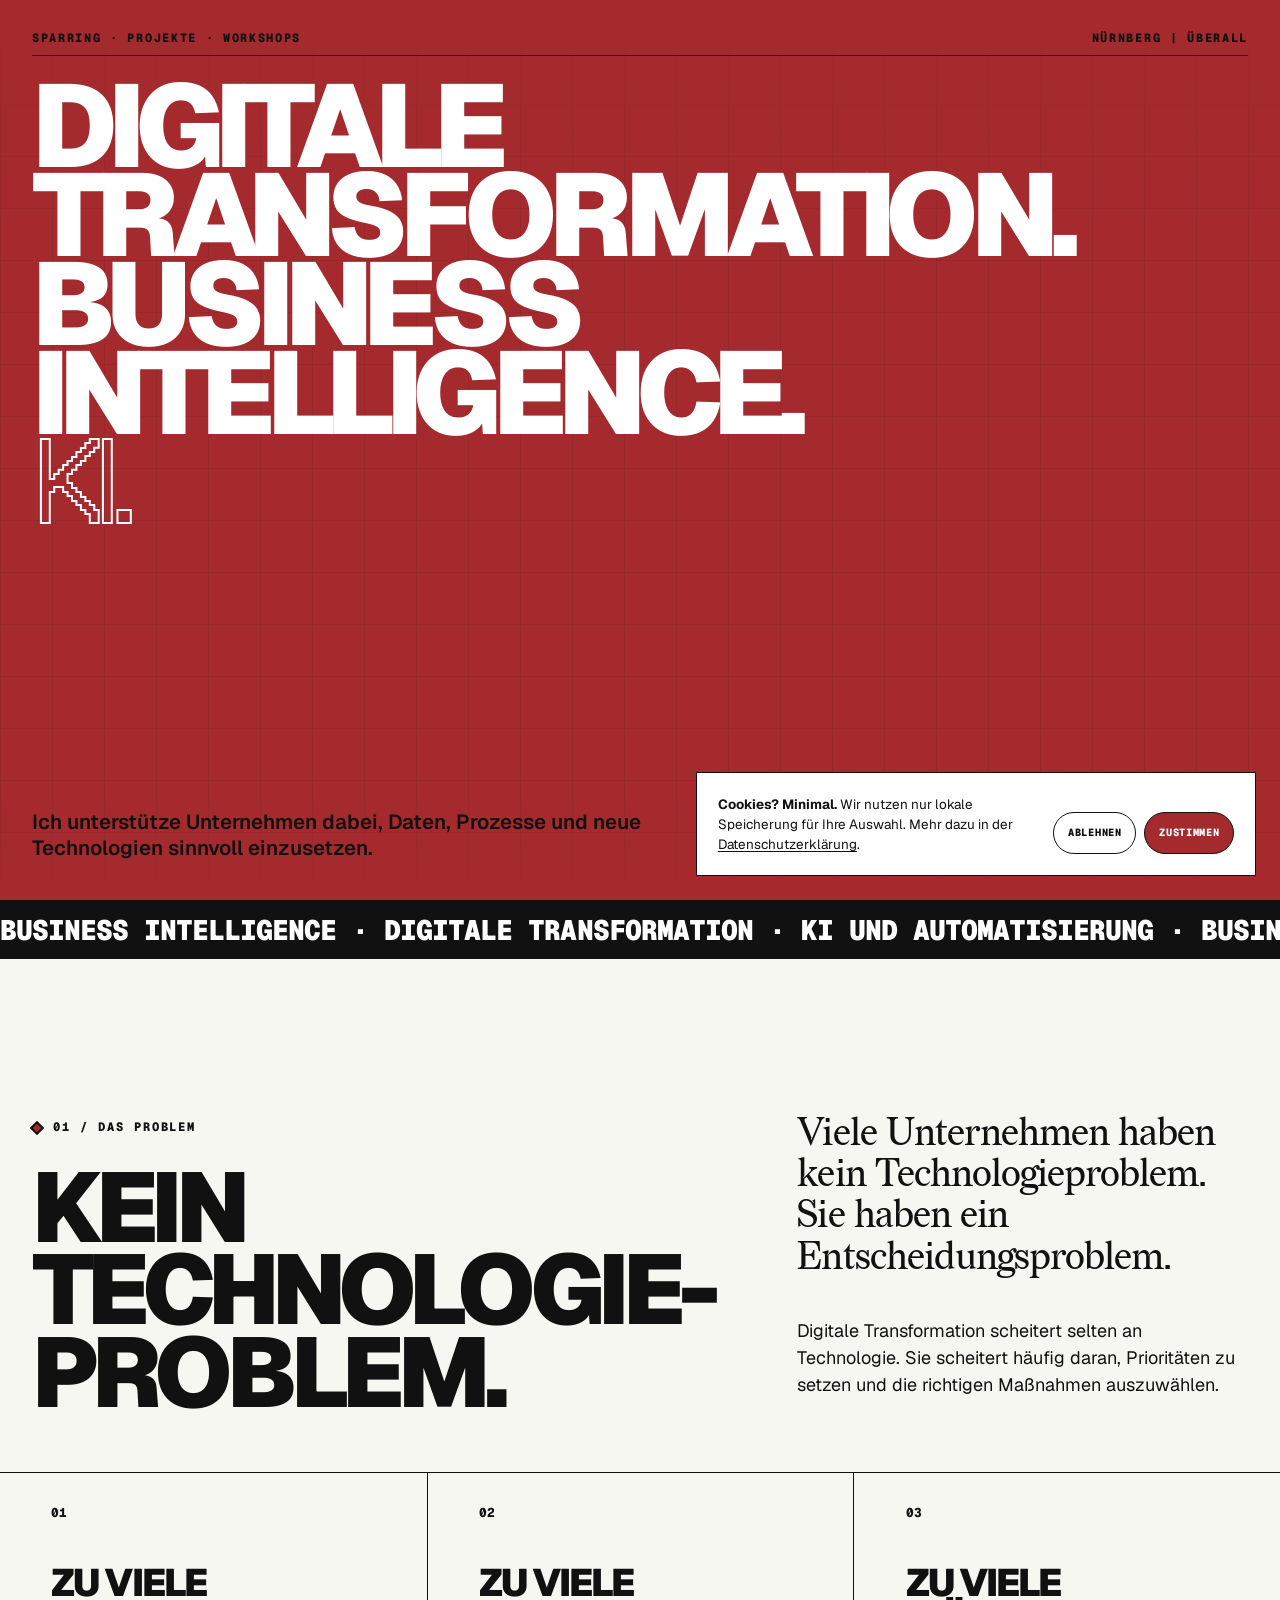
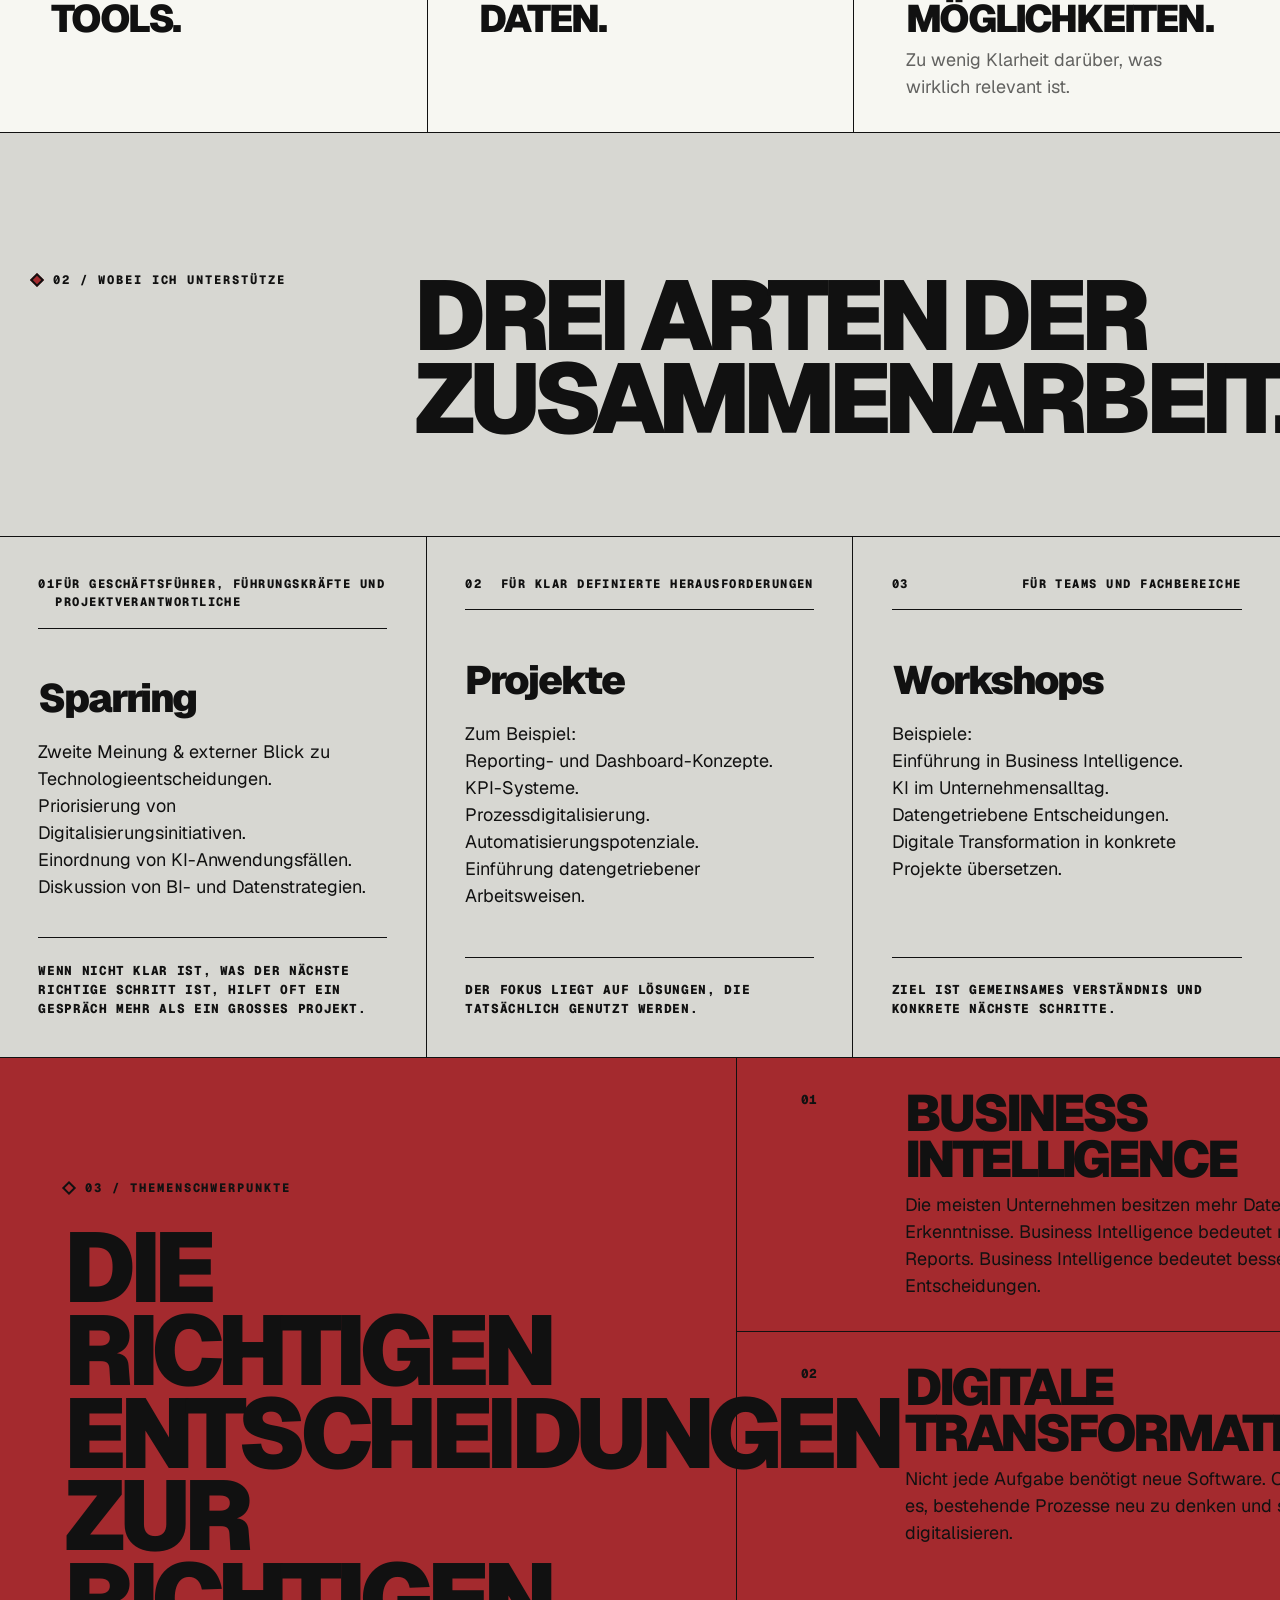
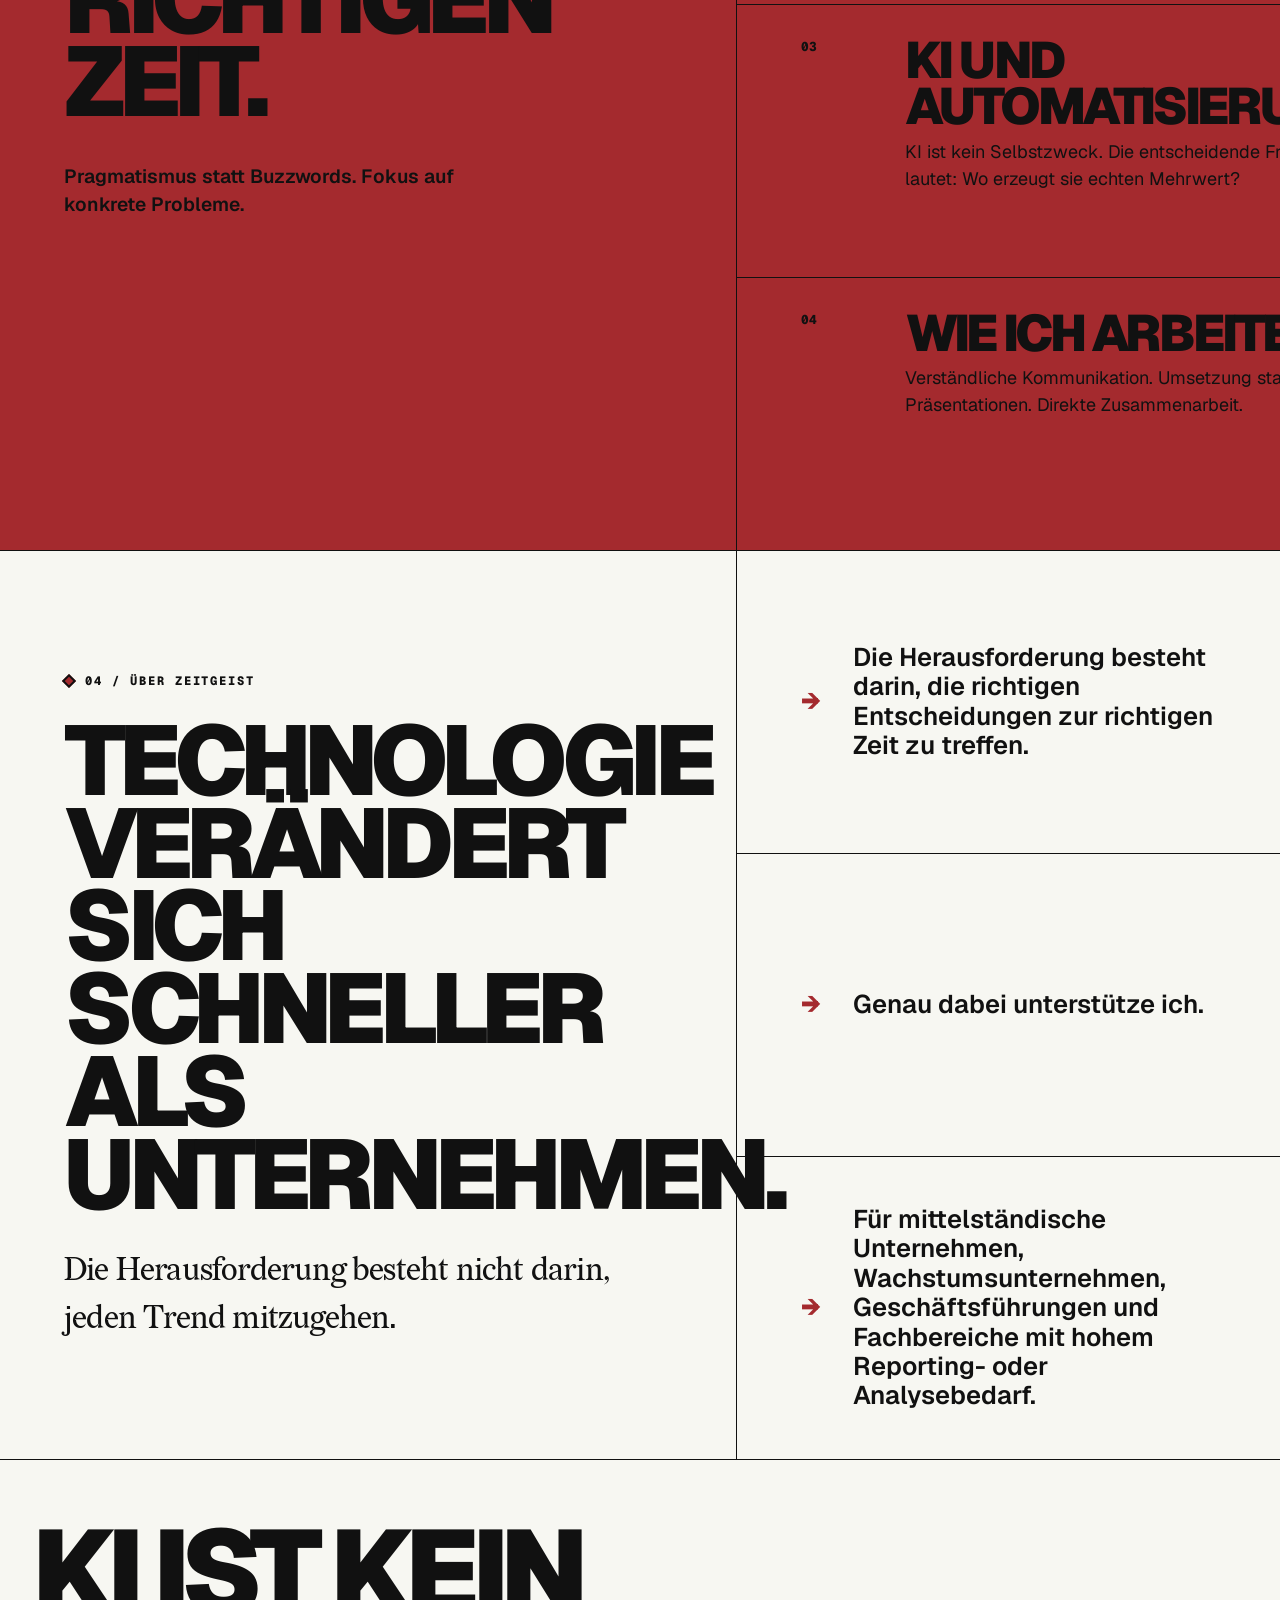
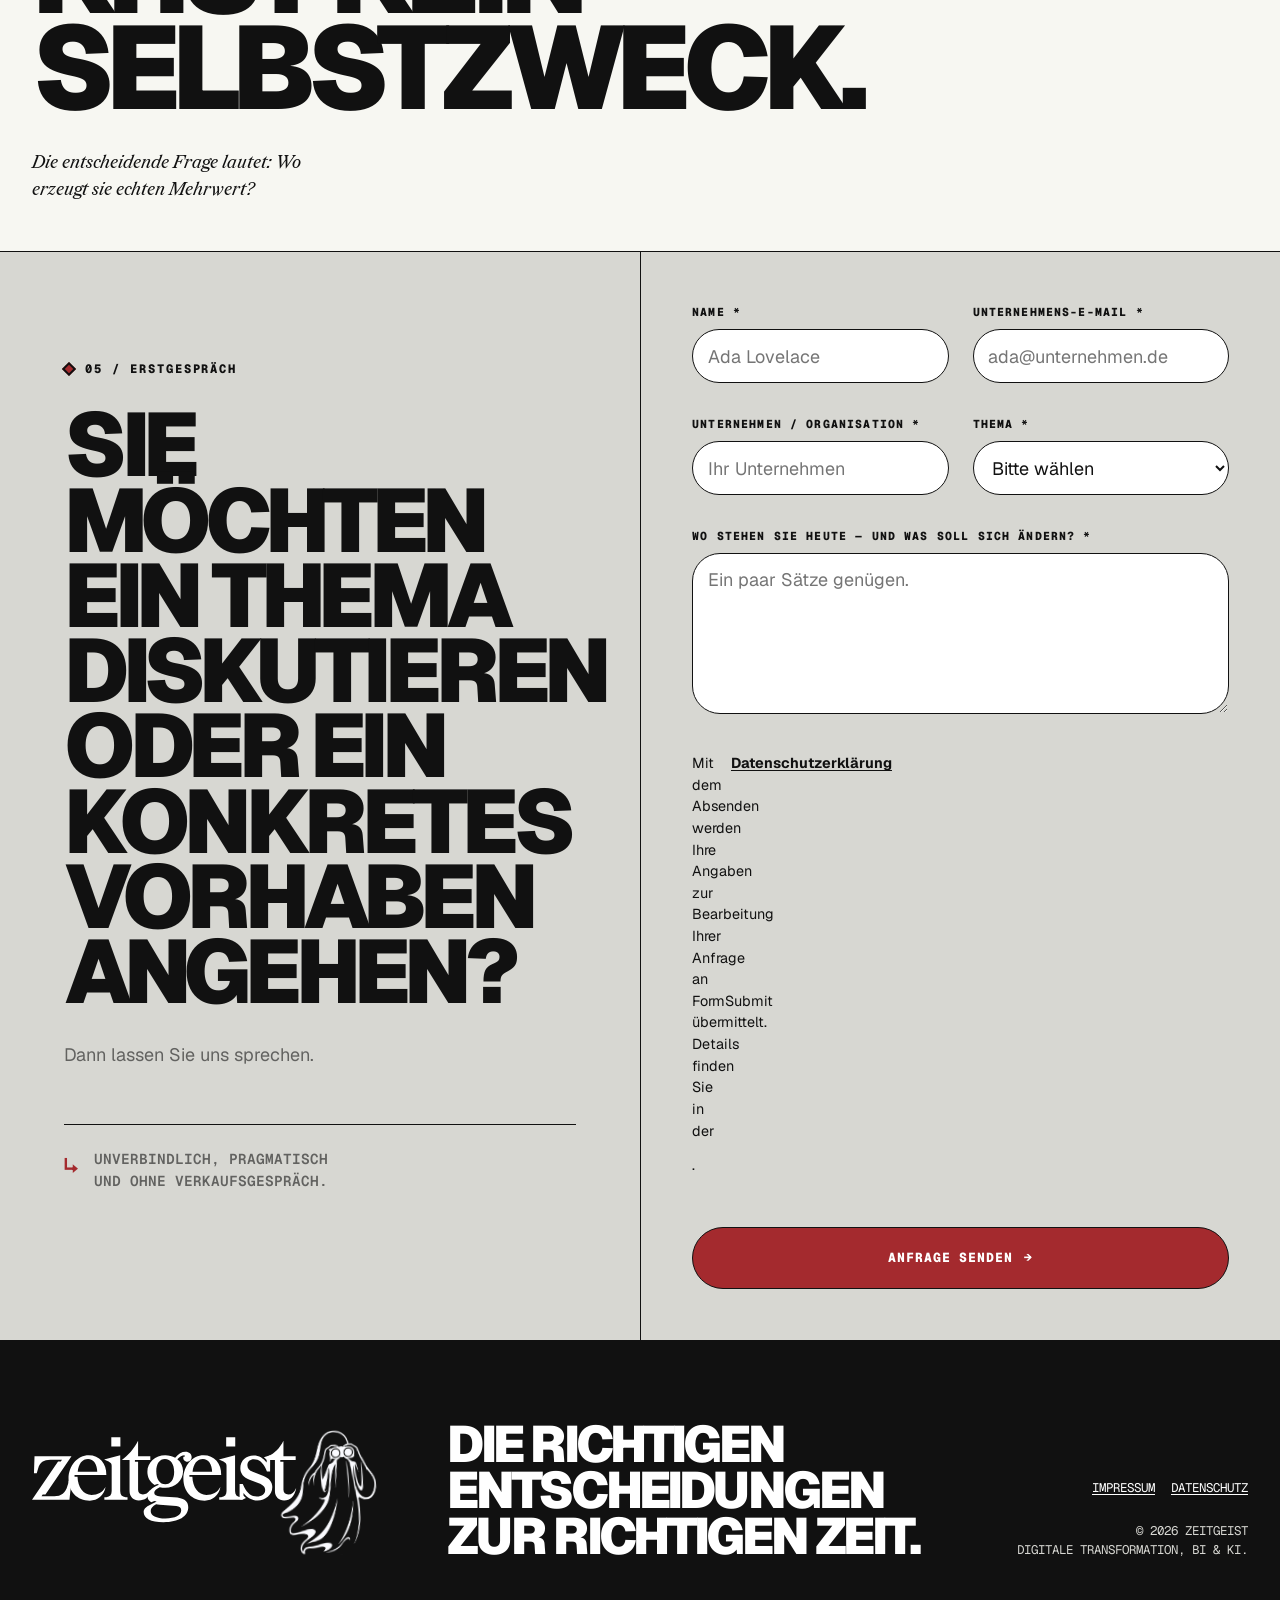
==== commit ab42a88c: "Update page title and hero kicker text" ====
--- a/index.html
+++ b/index.html
@@ -3,7 +3,7 @@
 <head>
     <meta charset="UTF-8">
     <meta name="viewport" content="width=device-width, initial-scale=1.0">
-    <title>zeitgeist — Digitale Transformation, Business Intelligence &amp; KI</title>
+    <title>zeitgeist — Direkte Zusammenarbeit. Klare Kommunikation. Kurze Wege.</title>
     <meta name="description" content="zeitgeist unterstützt Unternehmen dabei, Daten, Prozesse und neue Technologien sinnvoll einzusetzen – pragmatisch, verständlich und mit Umsetzungsdrang.">
     <meta name="theme-color" content="#e51b23">
     <meta property="og:type" content="website">
@@ -29,7 +29,7 @@
         <section class="hero" id="hero" aria-labelledby="heroTitle">
             <div class="hero-grid" aria-hidden="true"></div>
             <div class="container hero-inner">
-                <p class="hero-kicker">Sparring · Projekte · Workshops <span>Berlin / überall</span></p>
+                <p class="hero-kicker">Sparring · Projekte · Workshops <span>Nürnberg | überall</span></p>
 
                 <h1 class="hero-title" id="heroTitle" aria-label="Digitale Transformation. Business Intelligence. KI.">
                     <span class="hero-line"><span>Digitale</span></span>
--- a/styles/general.css
+++ b/styles/general.css
@@ -25,6 +25,7 @@
 html {
     scroll-behavior: smooth;
     scroll-padding-top: 108px;
+    overflow-x: hidden;
 }
 
 body {
--- a/styles/components.css
+++ b/styles/components.css
@@ -624,9 +624,10 @@
 
 .fit-scenarios p {
     display: grid;
-    grid-template-columns: 40px 1fr;
+    grid-template-columns: 40px minmax(0, 1fr);
     gap: 0.75rem;
     margin: 0;
+    min-width: 0;
     align-items: center;
     padding: 1.5rem clamp(2rem, 5vw, 5rem);
     border-top: var(--line);
@@ -1101,8 +1102,19 @@
     .manifesto > .container,
     .process > .container,
     .fit-grid,
-    .request-grid {
-        grid-template-columns: 1fr;
+    .request-grid,
+    .services-intro,
+    .service-grid {
+        grid-template-columns: minmax(0, 1fr);
+    }
+
+    .manifesto > .container > *,
+    .process > .container > *,
+    .fit-grid > *,
+    .request-grid > *,
+    .services-intro > *,
+    .service-grid > * {
+        min-width: 0;
     }
 
     .manifesto-copy {
@@ -1114,7 +1126,6 @@
     }
 
     .service-grid {
-        grid-template-columns: 1fr;
         gap: 0;
     }
 
@@ -1294,7 +1305,7 @@
     }
 
     .process-step {
-        grid-template-columns: 48px 1fr;
+        grid-template-columns: 48px minmax(0, 1fr);
         gap: 0.75rem;
         min-height: 150px;
         padding: 1.5rem 32px;
@@ -1324,7 +1335,7 @@
     }
 
     .form-row {
-        grid-template-columns: 1fr;
+        grid-template-columns: minmax(0, 1fr);
         gap: 0;
     }
 
